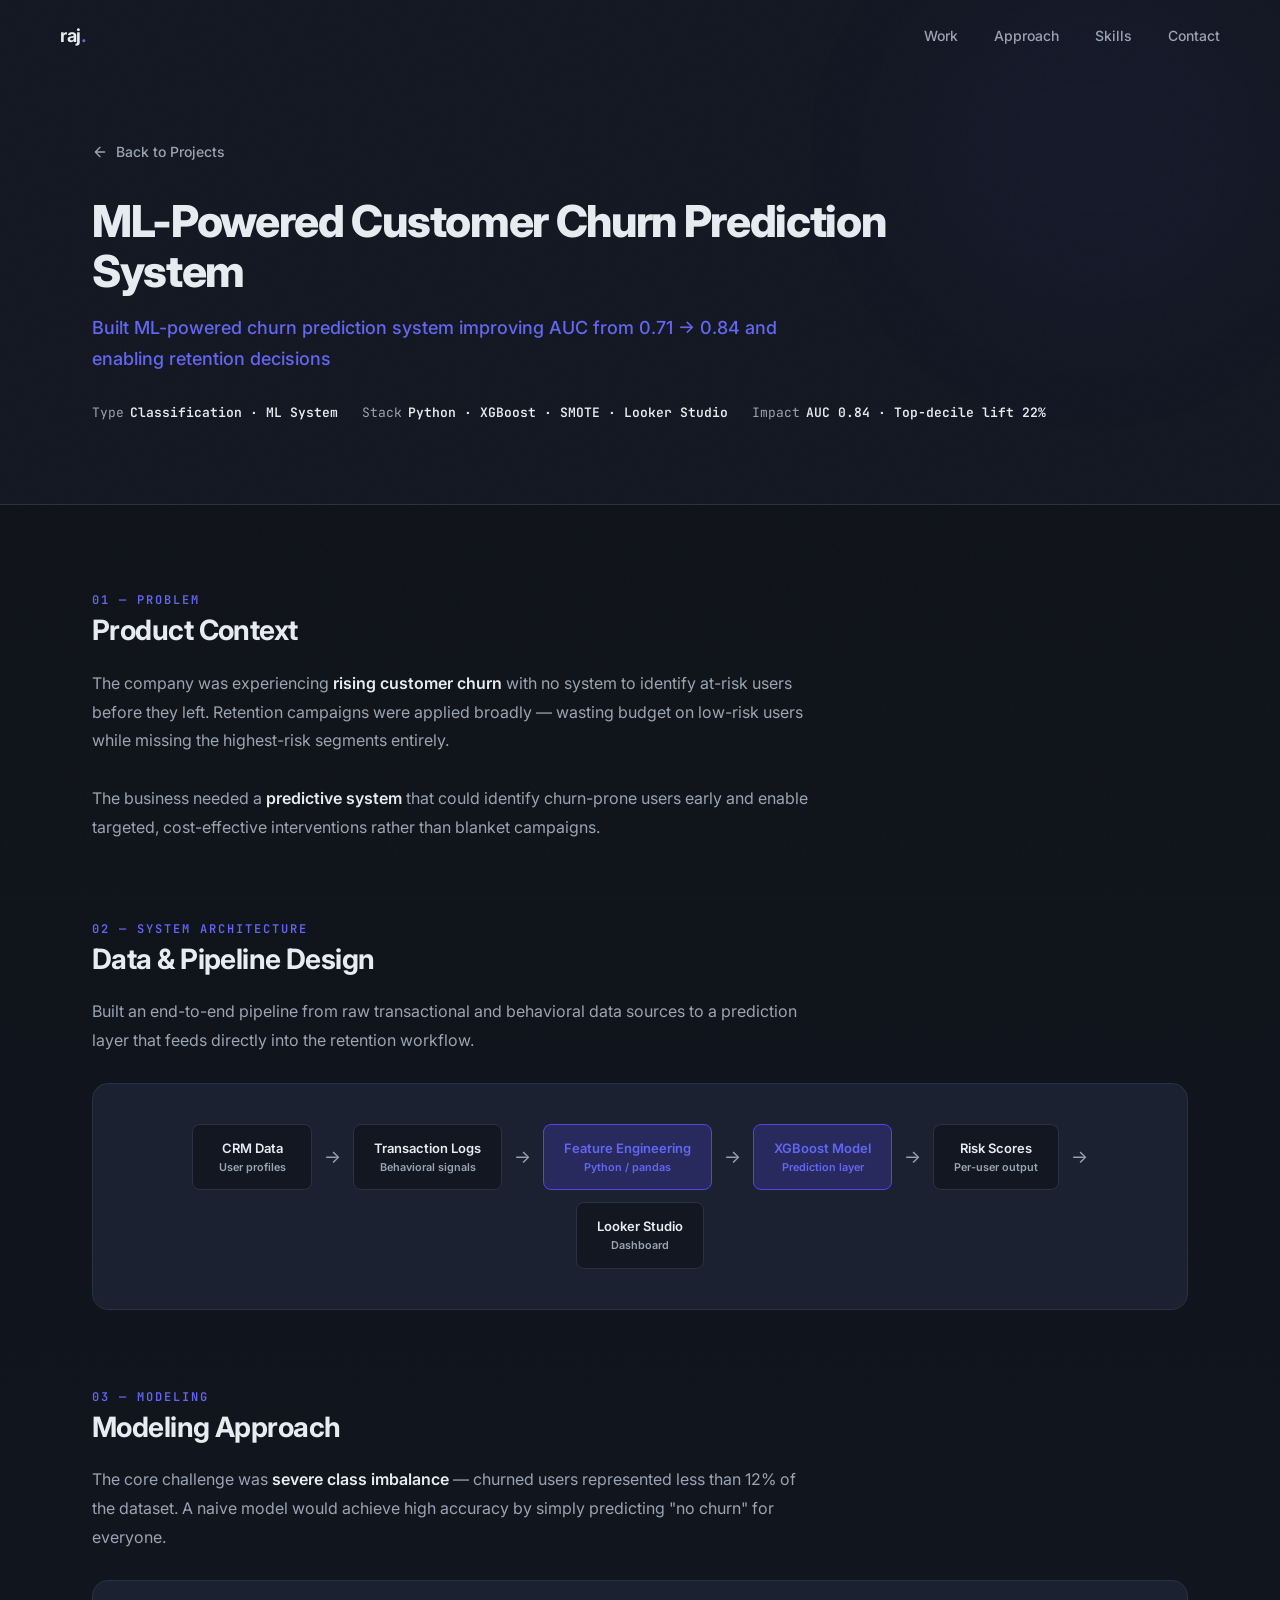
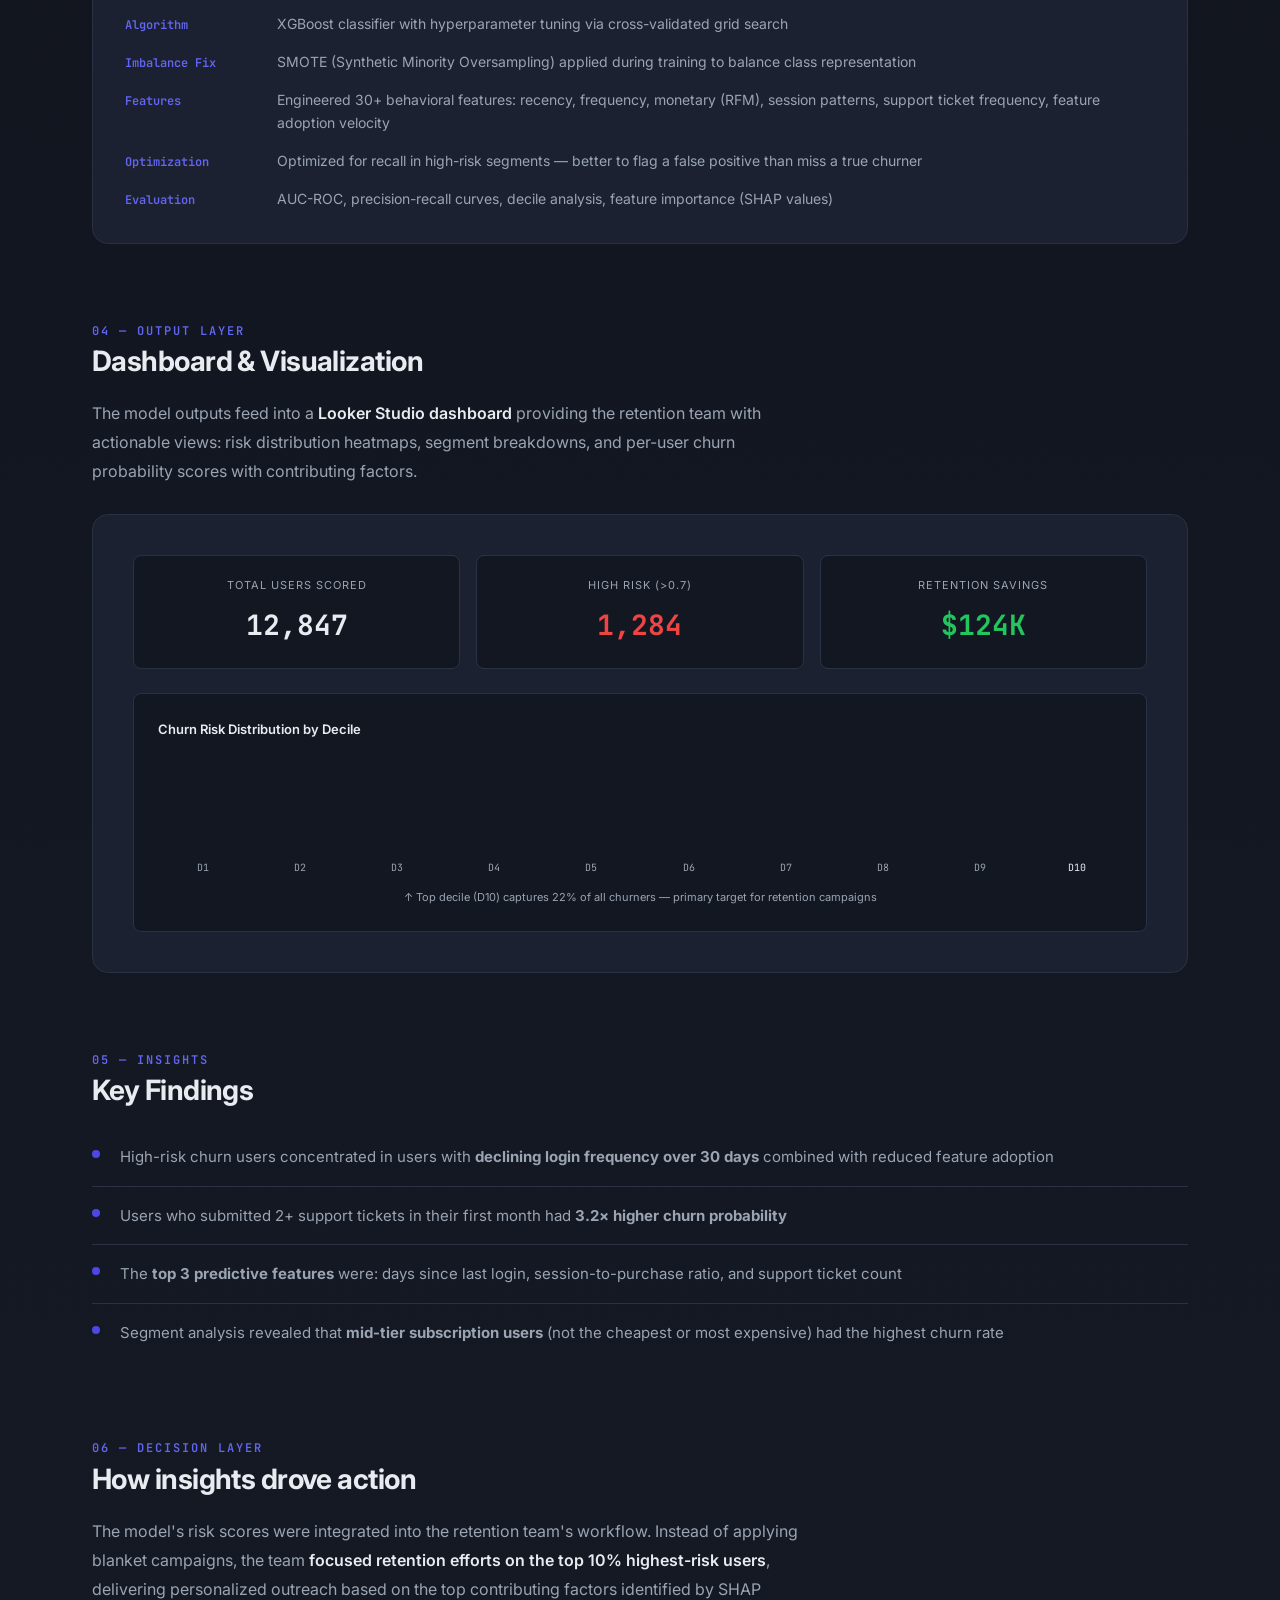
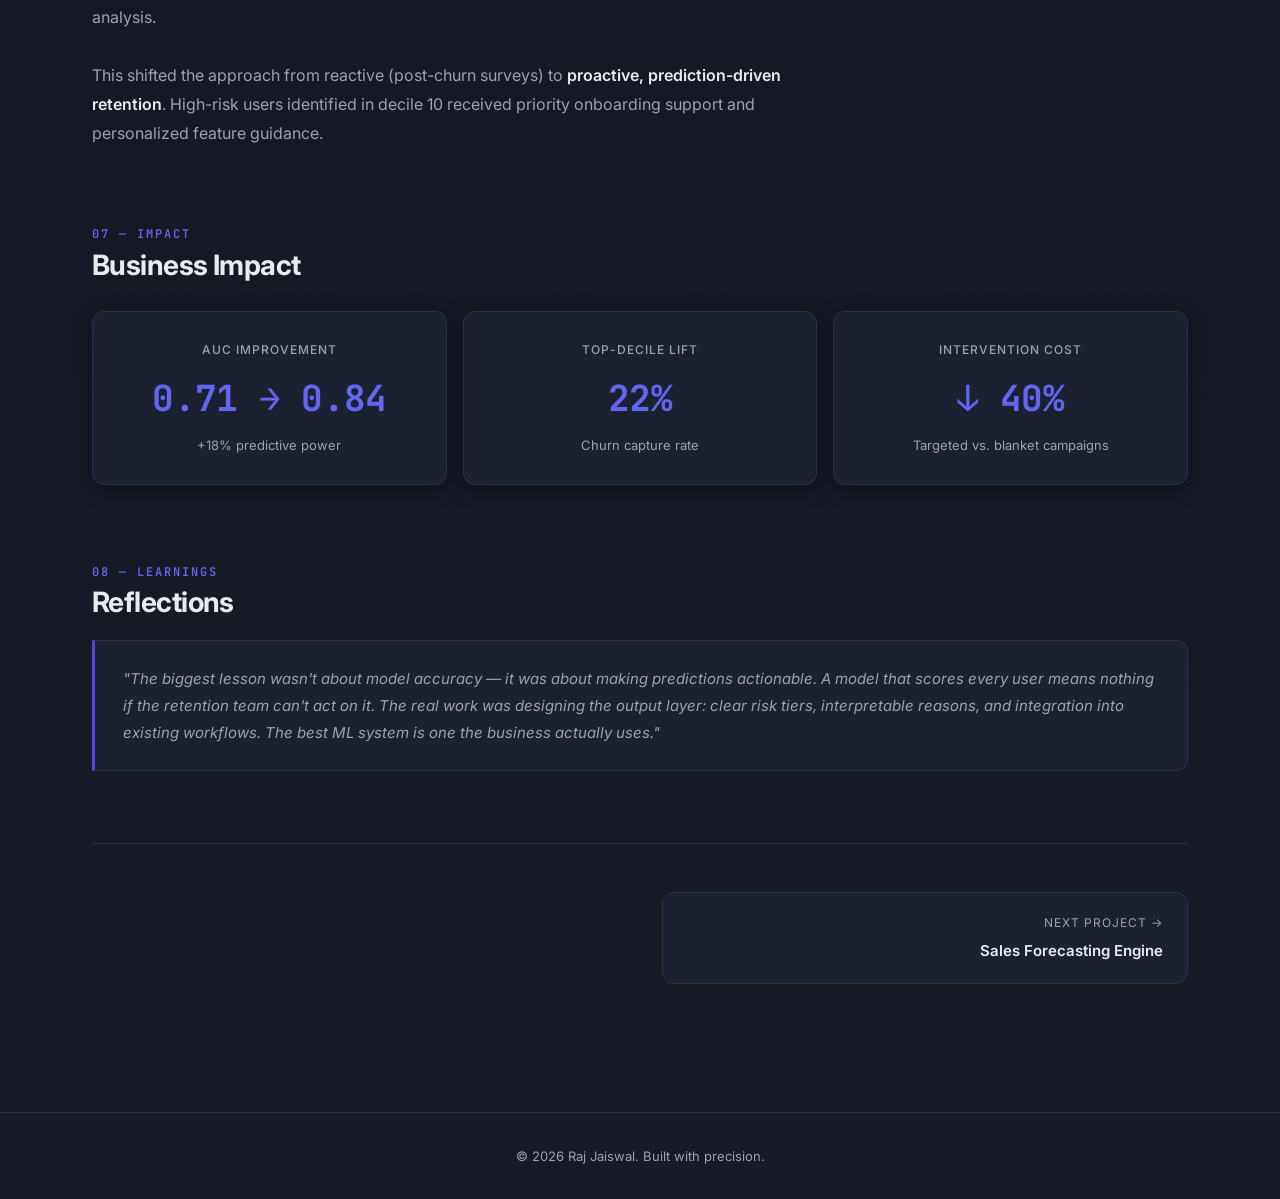
==== case-churn.html @ 4110f55e "add website files" ====
<!DOCTYPE html>
<html lang="en">
<head>
  <meta charset="UTF-8">
  <meta name="viewport" content="width=device-width, initial-scale=1.0">
  <title>ML-Powered Customer Churn System — Raj Jaiswal</title>
  <meta name="description" content="Case study: Built an ML-powered churn prediction system improving AUC from 0.71 to 0.84 and enabling targeted retention decisions.">
  <meta name="theme-color" content="#0B0B0C">
  <link rel="stylesheet" href="styles.css">
  <link rel="icon" href="data:image/svg+xml,<svg xmlns='http://www.w3.org/2000/svg' viewBox='0 0 100 100'><text y='.9em' font-size='90'>⚡</text></svg>">
</head>
<body>

  <!-- Navigation -->
  <nav class="nav scrolled">
    <div class="nav-inner">
      <a href="index.html" class="nav-logo">raj<span>.</span></a>
      <ul class="nav-links" id="navLinks">
        <li><a href="index.html#projects">Work</a></li>
        <li><a href="index.html#philosophy">Approach</a></li>
        <li><a href="index.html#skills">Skills</a></li>
        <li><a href="index.html#contact">Contact</a></li>
      </ul>
      <button class="nav-toggle" id="navToggle" aria-label="Toggle navigation">
        <span></span><span></span><span></span>
      </button>
    </div>
  </nav>

  <!-- Case Study Hero -->
  <section class="case-study-hero">
    <div class="container">
      <a href="index.html#projects" class="case-back fade-in">
        <svg viewBox="0 0 24 24" fill="none" stroke="currentColor" stroke-width="2" stroke-linecap="round" stroke-linejoin="round"><path d="M19 12H5M12 19l-7-7 7-7"/></svg>
        Back to Projects
      </a>
      <h1 class="case-title fade-in fade-in-delay-1">ML-Powered Customer Churn Prediction System</h1>
      <p class="case-outcome fade-in fade-in-delay-2">Built ML-powered churn prediction system improving AUC from 0.71 → 0.84 and enabling retention decisions</p>
      <div class="case-meta fade-in fade-in-delay-3">
        <div class="case-meta-item">
          <span class="label">Type</span>
          <span class="value">Classification · ML System</span>
        </div>
        <div class="case-meta-item">
          <span class="label">Stack</span>
          <span class="value">Python · XGBoost · SMOTE · Looker Studio</span>
        </div>
        <div class="case-meta-item">
          <span class="label">Impact</span>
          <span class="value">AUC 0.84 · Top-decile lift 22%</span>
        </div>
      </div>
    </div>
  </section>

  <!-- Case Study Content -->
  <div class="case-content">
    <div class="container">

      <!-- 1. Problem -->
      <div class="case-section fade-in">
        <span class="case-section-label">01 — Problem</span>
        <h2 class="case-section-title">Product Context</h2>
        <p class="case-text">
          The company was experiencing <strong>rising customer churn</strong> with no system to identify at-risk users before they left.
          Retention campaigns were applied broadly — wasting budget on low-risk users while missing the highest-risk segments entirely.
          <br><br>
          The business needed a <strong>predictive system</strong> that could identify churn-prone users early and enable targeted, cost-effective interventions
          rather than blanket campaigns.
        </p>
      </div>

      <!-- 2. Data & Architecture -->
      <div class="case-section fade-in">
        <span class="case-section-label">02 — System Architecture</span>
        <h2 class="case-section-title">Data & Pipeline Design</h2>
        <p class="case-text">
          Built an end-to-end pipeline from raw transactional and behavioral data sources to a prediction layer
          that feeds directly into the retention workflow.
        </p>
        <div class="case-architecture">
          <div class="arch-flow">
            <div class="arch-node">CRM Data<br><small style="color:var(--text-secondary)">User profiles</small></div>
            <span class="arch-arrow">→</span>
            <div class="arch-node">Transaction Logs<br><small style="color:var(--text-secondary)">Behavioral signals</small></div>
            <span class="arch-arrow">→</span>
            <div class="arch-node highlight">Feature Engineering<br><small>Python / pandas</small></div>
            <span class="arch-arrow">→</span>
            <div class="arch-node highlight">XGBoost Model<br><small>Prediction layer</small></div>
            <span class="arch-arrow">→</span>
            <div class="arch-node">Risk Scores<br><small style="color:var(--text-secondary)">Per-user output</small></div>
            <span class="arch-arrow">→</span>
            <div class="arch-node">Looker Studio<br><small style="color:var(--text-secondary)">Dashboard</small></div>
          </div>
        </div>
      </div>

      <!-- 3. Modeling Approach -->
      <div class="case-section fade-in">
        <span class="case-section-label">03 — Modeling</span>
        <h2 class="case-section-title">Modeling Approach</h2>
        <p class="case-text">
          The core challenge was <strong>severe class imbalance</strong> — churned users represented less than 12% of the dataset.
          A naive model would achieve high accuracy by simply predicting "no churn" for everyone.
        </p>
        <div class="model-details">
          <div class="model-detail-item">
            <span class="model-detail-label">Algorithm</span>
            <span class="model-detail-value">XGBoost classifier with hyperparameter tuning via cross-validated grid search</span>
          </div>
          <div class="model-detail-item">
            <span class="model-detail-label">Imbalance Fix</span>
            <span class="model-detail-value">SMOTE (Synthetic Minority Oversampling) applied during training to balance class representation</span>
          </div>
          <div class="model-detail-item">
            <span class="model-detail-label">Features</span>
            <span class="model-detail-value">Engineered 30+ behavioral features: recency, frequency, monetary (RFM), session patterns, support ticket frequency, feature adoption velocity</span>
          </div>
          <div class="model-detail-item">
            <span class="model-detail-label">Optimization</span>
            <span class="model-detail-value">Optimized for recall in high-risk segments — better to flag a false positive than miss a true churner</span>
          </div>
          <div class="model-detail-item">
            <span class="model-detail-label">Evaluation</span>
            <span class="model-detail-value">AUC-ROC, precision-recall curves, decile analysis, feature importance (SHAP values)</span>
          </div>
        </div>
      </div>

      <!-- 4. Dashboard / Output -->
      <div class="case-section fade-in">
        <span class="case-section-label">04 — Output Layer</span>
        <h2 class="case-section-title">Dashboard & Visualization</h2>
        <p class="case-text">
          The model outputs feed into a <strong>Looker Studio dashboard</strong> providing the retention team with actionable views:
          risk distribution heatmaps, segment breakdowns, and per-user churn probability scores with contributing factors.
        </p>
        <div class="case-dashboard" style="padding: 40px; background: var(--bg-card);">
          <div style="display: grid; grid-template-columns: repeat(3, 1fr); gap: 16px; margin-bottom: 24px;">
            <div style="background: var(--bg-secondary); border: 1px solid var(--border); border-radius: 8px; padding: 20px; text-align: center;">
              <div style="font-size: 11px; color: var(--text-secondary); text-transform: uppercase; letter-spacing: 1px; margin-bottom: 6px;">Total Users Scored</div>
              <div style="font-family: var(--font-mono); font-size: 28px; font-weight: 700; color: var(--text-primary);">12,847</div>
            </div>
            <div style="background: var(--bg-secondary); border: 1px solid var(--border); border-radius: 8px; padding: 20px; text-align: center;">
              <div style="font-size: 11px; color: var(--text-secondary); text-transform: uppercase; letter-spacing: 1px; margin-bottom: 6px;">High Risk (>0.7)</div>
              <div style="font-family: var(--font-mono); font-size: 28px; font-weight: 700; color: var(--danger);">1,284</div>
            </div>
            <div style="background: var(--bg-secondary); border: 1px solid var(--border); border-radius: 8px; padding: 20px; text-align: center;">
              <div style="font-size: 11px; color: var(--text-secondary); text-transform: uppercase; letter-spacing: 1px; margin-bottom: 6px;">Retention Savings</div>
              <div style="font-family: var(--font-mono); font-size: 28px; font-weight: 700; color: var(--success);">$124K</div>
            </div>
          </div>
          <!-- Simulated chart area -->
          <div style="background: var(--bg-secondary); border: 1px solid var(--border); border-radius: 8px; padding: 24px;">
            <div style="font-size: 13px; font-weight: 600; color: var(--text-primary); margin-bottom: 16px;">Churn Risk Distribution by Decile</div>
            <div style="display: flex; align-items: flex-end; gap: 8px; height: 120px;">
              <div style="flex:1; display:flex; flex-direction:column; align-items:center; gap:4px;">
                <div style="width:100%; background: var(--accent); border-radius: 4px 4px 0 0; height: 15%;"></div>
                <span style="font-family: var(--font-mono); font-size: 10px; color: var(--text-secondary);">D1</span>
              </div>
              <div style="flex:1; display:flex; flex-direction:column; align-items:center; gap:4px;">
                <div style="width:100%; background: var(--accent); border-radius: 4px 4px 0 0; height: 20%;"></div>
                <span style="font-family: var(--font-mono); font-size: 10px; color: var(--text-secondary);">D2</span>
              </div>
              <div style="flex:1; display:flex; flex-direction:column; align-items:center; gap:4px;">
                <div style="width:100%; background: var(--accent); border-radius: 4px 4px 0 0; height: 25%;"></div>
                <span style="font-family: var(--font-mono); font-size: 10px; color: var(--text-secondary);">D3</span>
              </div>
              <div style="flex:1; display:flex; flex-direction:column; align-items:center; gap:4px;">
                <div style="width:100%; background: var(--accent); border-radius: 4px 4px 0 0; height: 30%;"></div>
                <span style="font-family: var(--font-mono); font-size: 10px; color: var(--text-secondary);">D4</span>
              </div>
              <div style="flex:1; display:flex; flex-direction:column; align-items:center; gap:4px;">
                <div style="width:100%; background: var(--accent); border-radius: 4px 4px 0 0; height: 40%;"></div>
                <span style="font-family: var(--font-mono); font-size: 10px; color: var(--text-secondary);">D5</span>
              </div>
              <div style="flex:1; display:flex; flex-direction:column; align-items:center; gap:4px;">
                <div style="width:100%; background: var(--accent); border-radius: 4px 4px 0 0; height: 50%;"></div>
                <span style="font-family: var(--font-mono); font-size: 10px; color: var(--text-secondary);">D6</span>
              </div>
              <div style="flex:1; display:flex; flex-direction:column; align-items:center; gap:4px;">
                <div style="width:100%; background: var(--accent); border-radius: 4px 4px 0 0; height: 60%;"></div>
                <span style="font-family: var(--font-mono); font-size: 10px; color: var(--text-secondary);">D7</span>
              </div>
              <div style="flex:1; display:flex; flex-direction:column; align-items:center; gap:4px;">
                <div style="width:100%; background: var(--accent-light); border-radius: 4px 4px 0 0; height: 72%;"></div>
                <span style="font-family: var(--font-mono); font-size: 10px; color: var(--text-secondary);">D8</span>
              </div>
              <div style="flex:1; display:flex; flex-direction:column; align-items:center; gap:4px;">
                <div style="width:100%; background: var(--accent-light); border-radius: 4px 4px 0 0; height: 85%;"></div>
                <span style="font-family: var(--font-mono); font-size: 10px; color: var(--text-secondary);">D9</span>
              </div>
              <div style="flex:1; display:flex; flex-direction:column; align-items:center; gap:4px;">
                <div style="width:100%; background: var(--danger); border-radius: 4px 4px 0 0; height: 100%;"></div>
                <span style="font-family: var(--font-mono); font-size: 10px; color: var(--text-primary);">D10</span>
              </div>
            </div>
            <div style="margin-top: 12px; font-size: 11px; color: var(--text-secondary); text-align: center;">
              ↑ Top decile (D10) captures 22% of all churners — primary target for retention campaigns
            </div>
          </div>
        </div>
      </div>

      <!-- 5. Insights -->
      <div class="case-section fade-in">
        <span class="case-section-label">05 — Insights</span>
        <h2 class="case-section-title">Key Findings</h2>
        <ul class="insights-list">
          <li>High-risk churn users concentrated in users with <strong>declining login frequency over 30 days</strong> combined with reduced feature adoption</li>
          <li>Users who submitted 2+ support tickets in their first month had <strong>3.2× higher churn probability</strong></li>
          <li>The <strong>top 3 predictive features</strong> were: days since last login, session-to-purchase ratio, and support ticket count</li>
          <li>Segment analysis revealed that <strong>mid-tier subscription users</strong> (not the cheapest or most expensive) had the highest churn rate</li>
        </ul>
      </div>

      <!-- 6. Decision Layer -->
      <div class="case-section fade-in">
        <span class="case-section-label">06 — Decision Layer</span>
        <h2 class="case-section-title">How insights drove action</h2>
        <p class="case-text">
          The model's risk scores were integrated into the retention team's workflow.
          Instead of applying blanket campaigns, the team <strong>focused retention efforts on the top 10% highest-risk users</strong>,
          delivering personalized outreach based on the top contributing factors identified by SHAP analysis.
          <br><br>
          This shifted the approach from reactive (post-churn surveys) to <strong>proactive, prediction-driven retention</strong>.
          High-risk users identified in decile 10 received priority onboarding support and personalized feature guidance.
        </p>
      </div>

      <!-- 7. Business Impact -->
      <div class="case-section fade-in">
        <span class="case-section-label">07 — Impact</span>
        <h2 class="case-section-title">Business Impact</h2>
        <div class="impact-grid">
          <div class="impact-card">
            <div class="impact-label">AUC Improvement</div>
            <div class="impact-value">0.71 → 0.84</div>
            <div class="impact-detail">+18% predictive power</div>
          </div>
          <div class="impact-card">
            <div class="impact-label">Top-Decile Lift</div>
            <div class="impact-value">22%</div>
            <div class="impact-detail">Churn capture rate</div>
          </div>
          <div class="impact-card">
            <div class="impact-label">Intervention Cost</div>
            <div class="impact-value">↓ 40%</div>
            <div class="impact-detail">Targeted vs. blanket campaigns</div>
          </div>
        </div>
      </div>

      <!-- 8. Learnings -->
      <div class="case-section fade-in">
        <span class="case-section-label">08 — Learnings</span>
        <h2 class="case-section-title">Reflections</h2>
        <div class="learning-block">
          "The biggest lesson wasn't about model accuracy — it was about making predictions actionable.
          A model that scores every user means nothing if the retention team can't act on it.
          The real work was designing the output layer: clear risk tiers, interpretable reasons, and integration
          into existing workflows. The best ML system is one the business actually uses."
        </div>
      </div>

      <!-- Case Nav -->
      <div class="case-nav fade-in">
        <div></div>
        <a href="case-forecast.html" class="case-nav-link next">
          <div class="case-nav-label">Next Project →</div>
          <div class="case-nav-title">Sales Forecasting Engine</div>
        </a>
      </div>

    </div>
  </div>

  <!-- Footer -->
  <footer class="footer">
    <div class="container">
      <p>© 2026 Raj Jaiswal. Built with precision.</p>
    </div>
  </footer>

  <script src="script.js"></script>
</body>
</html>
---- styles.css ----
/* ============================================
   DESIGN SYSTEM — Raj Jaiswal Portfolio
   ============================================ */

/* --- Google Fonts --- */
@import url('https://fonts.googleapis.com/css2?family=Inter:wght@400;500;600;700;800&family=JetBrains+Mono:wght@400;500;600;700&display=swap');

/* --- CSS Custom Properties --- */
:root {
  /* Backgrounds */
  --bg-primary: #0E1116;
  --bg-secondary: #131722;
  --bg-tertiary: #161B26;
  --bg-card: #1B2130;
  --bg-card-hover: #212738;
  /* Borders */
  --border: #2A3142;
  --border-subtle: #232A3A;
  /* Text */
  --text-primary: #E8ECF1;
  --text-secondary: #9AA4B2;
  --text-tertiary: #6B7280;
  /* Accent */
  --accent: #4F46E5;
  --accent-light: #6366F1;
  --accent-lighter: #818CF8;
  --accent-glow: rgba(79, 70, 229, 0.25);
  --accent-glow-strong: rgba(79, 70, 229, 0.30);
  --accent-glow-subtle: rgba(79, 70, 229, 0.12);
  /* Indicators only */
  --success: #22C55E;
  --warning: #38BDF8;
  --danger: #EF4444;
  /* Typography */
  --font-heading: 'Inter', system-ui, -apple-system, sans-serif;
  --font-body: 'Inter', system-ui, -apple-system, sans-serif;
  --font-mono: 'JetBrains Mono', 'Fira Code', monospace;
  /* Layout */
  --max-width: 1160px;
  --radius-sm: 8px;
  --radius-md: 12px;
  --radius-lg: 16px;
  --radius-xl: 20px;
  /* Shadows */
  --shadow-card: 0 4px 20px rgba(0, 0, 0, 0.35), 0 0 1px rgba(42, 49, 66, 0.5);
  --shadow-hover: 0 8px 30px rgba(0, 0, 0, 0.45), 0 0 40px rgba(79, 70, 229, 0.15);
  --shadow-glow: 0 0 40px rgba(79, 70, 229, 0.15);
  /* Transitions */
  --transition-fast: 0.25s cubic-bezier(0.4, 0, 0.2, 1);
  --transition-smooth: 0.4s cubic-bezier(0.4, 0, 0.2, 1);
  --transition-spring: 0.5s cubic-bezier(0.34, 1.56, 0.64, 1);
}

/* --- Reset & Base --- */
*,
*::before,
*::after {
  margin: 0;
  padding: 0;
  box-sizing: border-box;
}

html {
  scroll-behavior: smooth;
  -webkit-font-smoothing: antialiased;
  -moz-osx-font-smoothing: grayscale;
  text-rendering: optimizeLegibility;
}

body {
  font-family: var(--font-body);
  background-color: var(--bg-primary);
  background-image: linear-gradient(180deg, #0E1116 0%, #131722 50%, #161B26 100%);
  color: var(--text-primary);
  line-height: 1.7;
  font-size: 16px;
  overflow-x: hidden;
}

/* Noise texture overlay */
body::before {
  content: '';
  position: fixed;
  inset: 0;
  z-index: 9999;
  pointer-events: none;
  opacity: 0.025;
  background-image: url("data:image/svg+xml,%3Csvg viewBox='0 0 256 256' xmlns='http://www.w3.org/2000/svg'%3E%3Cfilter id='n'%3E%3CfeTurbulence type='fractalNoise' baseFrequency='0.9' numOctaves='4' stitchTiles='stitch'/%3E%3C/filter%3E%3Crect width='100%25' height='100%25' filter='url(%23n)'/%3E%3C/svg%3E");
  background-repeat: repeat;
  background-size: 128px 128px;
}

::selection {
  background: var(--accent);
  color: white;
}

a {
  color: inherit;
  text-decoration: none;
}

img {
  max-width: 100%;
  display: block;
}

/* --- Utility --- */
.container {
  max-width: var(--max-width);
  margin: 0 auto;
  padding: 0 32px;
}

.section {
  padding: 120px 0;
  position: relative;
  z-index: 1;
}

.section-label {
  font-family: var(--font-mono);
  font-size: 13px;
  font-weight: 500;
  color: var(--accent-light);
  text-transform: uppercase;
  letter-spacing: 2px;
  margin-bottom: 16px;
  display: inline-flex;
  align-items: center;
  gap: 8px;
}

.section-label::before {
  content: '';
  display: inline-block;
  width: 20px;
  height: 1px;
  background: var(--accent);
}

.section-title {
  font-family: var(--font-heading);
  font-size: 40px;
  font-weight: 800;
  line-height: 1.15;
  margin-bottom: 20px;
  letter-spacing: -0.025em;
  color: var(--text-primary);
}

.section-subtitle {
  font-size: 17px;
  color: var(--text-secondary);
  max-width: 560px;
  line-height: 1.75;
}

/* --- Fade In Animation --- */
.fade-in {
  opacity: 0;
  transform: translateY(24px);
  transition: opacity 0.7s cubic-bezier(0.4, 0, 0.2, 1),
    transform 0.7s cubic-bezier(0.4, 0, 0.2, 1);
}

.fade-in.visible {
  opacity: 1;
  transform: translateY(0);
}

.fade-in-delay-1 {
  transition-delay: 0.1s;
}

.fade-in-delay-2 {
  transition-delay: 0.2s;
}

.fade-in-delay-3 {
  transition-delay: 0.3s;
}

.fade-in-delay-4 {
  transition-delay: 0.4s;
}

/* ============================================
   NAVIGATION
   ============================================ */
.nav {
  position: fixed;
  top: 0;
  left: 0;
  right: 0;
  z-index: 1000;
  padding: 0 32px;
  transition: var(--transition-smooth);
}

.nav.scrolled {
  background: rgba(14, 17, 22, 0.85);
  backdrop-filter: blur(24px) saturate(200%);
  -webkit-backdrop-filter: blur(24px) saturate(200%);
  border-bottom: 1px solid rgba(42, 49, 66, 0.5);
  box-shadow: 0 1px 3px rgba(0, 0, 0, 0.2), 0 8px 24px rgba(0, 0, 0, 0.15);
}

.nav-inner {
  max-width: var(--max-width);
  margin: 0 auto;
  display: flex;
  align-items: center;
  justify-content: space-between;
  height: 72px;
}

.nav-logo {
  font-family: var(--font-heading);
  font-weight: 700;
  font-size: 18px;
  color: var(--text-primary);
  letter-spacing: -0.02em;
}

.nav-logo span {
  color: var(--accent-light);
}

.nav-links {
  display: flex;
  align-items: center;
  gap: 36px;
  list-style: none;
}

.nav-links a {
  font-size: 14px;
  font-weight: 500;
  color: var(--text-secondary);
  transition: color var(--transition-fast);
  position: relative;
}

.nav-links a:hover {
  color: var(--text-primary);
}

.nav-links a::after {
  content: '';
  position: absolute;
  bottom: -4px;
  left: 0;
  width: 0;
  height: 1.5px;
  background: var(--accent);
  transition: width var(--transition-smooth);
}

.nav-links a:hover::after {
  width: 100%;
}

.nav-cta {
  font-size: 13px !important;
  font-weight: 600 !important;
  color: white !important;
  background: var(--accent);
  padding: 8px 20px;
  border-radius: 8px;
  transition: all var(--transition-fast) !important;
}

.nav-cta:hover {
  background: var(--accent-light) !important;
  transform: translateY(-1px);
  box-shadow: 0 4px 16px var(--accent-glow);
}

.nav-cta::after {
  display: none !important;
}

/* Mobile nav toggle */
.nav-toggle {
  display: none;
  flex-direction: column;
  gap: 5px;
  cursor: pointer;
  padding: 4px;
  background: none;
  border: none;
}

.nav-toggle span {
  width: 22px;
  height: 2px;
  background: var(--text-primary);
  border-radius: 2px;
  transition: var(--transition-fast);
}

/* ============================================
   HERO SECTION
   ============================================ */
.hero {
  min-height: 100vh;
  display: flex;
  align-items: center;
  position: relative;
  overflow: hidden;
  padding-top: 72px;
  background: linear-gradient(170deg, #0E1116 0%, #111520 40%, #161B26 100%);
}

/* Grid background */
.hero-grid-bg {
  position: absolute;
  inset: 0;
  background-image:
    linear-gradient(rgba(255, 255, 255, 0.03) 1px, transparent 1px),
    linear-gradient(90deg, rgba(255, 255, 255, 0.03) 1px, transparent 1px);
  background-size: 64px 64px;
  mask-image: radial-gradient(ellipse 60% 50% at 50% 50%, black 15%, transparent 65%);
  -webkit-mask-image: radial-gradient(ellipse 60% 50% at 50% 50%, black 15%, transparent 65%);
  animation: grid-shimmer 10s ease-in-out infinite;
}

@keyframes grid-shimmer {

  0%,
  100% {
    opacity: 1;
  }

  50% {
    opacity: 0.6;
  }
}

/* Ambient glow — indigo */
.hero-glow {
  position: absolute;
  width: 700px;
  height: 700px;
  border-radius: 50%;
  background: radial-gradient(circle, rgba(79, 70, 229, 0.20) 0%, rgba(79, 70, 229, 0.08) 35%, transparent 65%);
  top: 10%;
  right: 5%;
  pointer-events: none;
  filter: blur(80px);
  animation: glow-pulse 8s ease-in-out infinite;
}

/* Secondary glow — subtle indigo on left */
.hero::after {
  content: '';
  position: absolute;
  width: 500px;
  height: 500px;
  border-radius: 50%;
  background: radial-gradient(circle, rgba(79, 70, 229, 0.08) 0%, transparent 70%);
  bottom: 10%;
  left: -5%;
  pointer-events: none;
  filter: blur(100px);
}

@keyframes glow-pulse {

  0%,
  100% {
    opacity: 1;
    transform: scale(1);
  }

  50% {
    opacity: 0.7;
    transform: scale(1.05);
  }
}

.hero-content {
  display: flex;
  flex-direction: column;
  gap: 48px;
  align-items: flex-start;
  position: relative;
  z-index: 2;
}

.hero-text {
  max-width: 800px;
}

.hero-badge {
  display: inline-flex;
  align-items: center;
  gap: 8px;
  padding: 6px 14px;
  border-radius: 100px;
  background: var(--accent-glow);
  border: 1px solid rgba(79, 70, 229, 0.25);
  font-size: 13px;
  font-weight: 500;
  color: var(--accent-light);
  margin-bottom: 28px;
  font-family: var(--font-mono);
}

.hero-badge .dot {
  width: 6px;
  height: 6px;
  border-radius: 50%;
  background: var(--accent-light);
  animation: pulse-dot 2s ease-in-out infinite;
}

@keyframes pulse-dot {

  0%,
  100% {
    opacity: 1;
    transform: scale(1);
  }

  50% {
    opacity: 0.5;
    transform: scale(0.8);
  }
}

.hero-name {
  font-family: var(--font-heading);
  font-size: 56px;
  font-weight: 800;
  line-height: 1.1;
  letter-spacing: -0.03em;
  margin-bottom: 12px;
  color: var(--text-primary);
}

.hero-headline {
  font-size: 22px;
  font-weight: 700;
  color: var(--text-primary);
  margin-bottom: 20px;
  letter-spacing: -0.01em;
  line-height: 1.5;
}

.hero-subtext {
  font-size: 16px;
  color: var(--text-tertiary);
  line-height: 1.7;
  margin-bottom: 36px;
  max-width: 460px;
  opacity: 0.85;
}

.hero-ctas {
  display: flex;
  align-items: center;
  gap: 16px;
}

.btn-primary {
  display: inline-flex;
  align-items: center;
  gap: 8px;
  padding: 14px 28px;
  background: linear-gradient(135deg, var(--accent) 0%, var(--accent-light) 100%);
  color: white;
  font-size: 14px;
  font-weight: 600;
  border-radius: var(--radius-md);
  border: none;
  cursor: pointer;
  transition: all var(--transition-fast);
  font-family: var(--font-body);
  box-shadow: 0 1px 2px rgba(0, 0, 0, 0.2), 0 0 12px rgba(79, 70, 229, 0.15);
  position: relative;
}

.btn-primary:hover {
  background: linear-gradient(135deg, var(--accent-light) 0%, #7C3AED 100%);
  transform: translateY(-2px);
  box-shadow: 0 8px 24px var(--accent-glow-strong), 0 0 40px rgba(79, 70, 229, 0.2);
}

.btn-secondary {
  display: inline-flex;
  align-items: center;
  gap: 8px;
  padding: 14px 28px;
  background: transparent;
  color: var(--text-primary);
  font-size: 14px;
  font-weight: 600;
  border-radius: var(--radius-md);
  border: 1px solid var(--border);
  cursor: pointer;
  transition: all var(--transition-fast);
  font-family: var(--font-body);
}

.btn-secondary:hover {
  border-color: var(--text-secondary);
  background: rgba(255, 255, 255, 0.03);
  transform: translateY(-2px);
}

/* Hero Visual — KPI Cards */
.hero-visual {
  position: relative;
  display: flex;
  justify-content: center;
  align-items: center;
}

/* Radial glow behind KPI grid */
.hero-visual::before {
  content: '';
  position: absolute;
  width: 380px;
  height: 380px;
  border-radius: 50%;
  background: radial-gradient(circle, rgba(79, 70, 229, 0.07) 0%, rgba(79, 70, 229, 0.02) 50%, transparent 70%);
  top: 50%;
  left: 50%;
  transform: translate(-50%, -50%);
  pointer-events: none;
  filter: blur(50px);
}

.kpi-grid {
  display: grid;
  grid-template-columns: repeat(4, 1fr);
  gap: 20px;
  width: 100%;
  max-width: 100%;
}

.kpi-card {
  background: var(--bg-card);
  border: 1px solid var(--border);
  border-radius: var(--radius-md);
  padding: 26px;
  position: relative;
  overflow: hidden;
  transition: all var(--transition-fast);
  box-shadow: var(--shadow-card);
}

.kpi-card:hover {
  border-color: rgba(79, 70, 229, 0.25);
  transform: translateY(-3px);
  box-shadow: var(--shadow-hover), var(--shadow-glow);
  background: var(--bg-card-hover);
}

.kpi-card--secondary {
  background: transparent;
  border-color: var(--border-subtle);
  box-shadow: none;
  padding: 20px 24px;
}

.kpi-card--secondary .kpi-value {
  font-size: 24px;
}

.kpi-card--secondary:hover {
  background: rgba(255, 255, 255, 0.02);
  box-shadow: none;
  transform: none;
}

.kpi-card::before {
  content: '';
  position: absolute;
  top: 0;
  left: 0;
  right: 0;
  height: 2px;
  background: linear-gradient(90deg, transparent, var(--accent), transparent);
  opacity: 0;
  transition: opacity var(--transition-smooth);
}

.kpi-card:hover::before {
  opacity: 1;
}

.kpi-label {
  font-size: 12px;
  font-weight: 600;
  color: var(--text-tertiary);
  text-transform: uppercase;
  letter-spacing: 1.5px;
  margin-bottom: 10px;
}

.kpi-value {
  font-family: var(--font-mono);
  font-size: 32px;
  font-weight: 700;
  color: var(--text-primary);
  letter-spacing: -0.03em;
  line-height: 1;
}

.kpi-value.accent {
  color: var(--accent-light);
}

.kpi-value.success {
  color: var(--success);
}

.kpi-value.warning {
  color: var(--warning);
}

.kpi-change {
  display: inline-flex;
  align-items: center;
  gap: 4px;
  font-family: var(--font-mono);
  font-size: 11px;
  font-weight: 500;
  margin-top: 8px;
  padding: 2px 8px;
  border-radius: 100px;
}

.kpi-change.positive {
  color: var(--success);
  background: rgba(34, 197, 94, 0.1);
}

.kpi-change.negative {
  color: var(--danger);
  background: rgba(239, 68, 68, 0.1);
}

/* Mini sparkline effect */
.kpi-sparkline {
  display: flex;
  align-items: flex-end;
  gap: 3px;
  margin-top: 14px;
  height: 28px;
}

.kpi-sparkline .bar {
  width: 4px;
  border-radius: 2px;
  background: linear-gradient(180deg, var(--accent-light) 0%, var(--accent) 100%);
  opacity: 0.25;
  transition: all var(--transition-fast);
}

.kpi-card:hover .kpi-sparkline .bar {
  opacity: 0.7;
}

/* ============================================
   PROOF BAR SECTION
   ============================================ */
.proof-bar {
  padding: 64px 0;
  background: var(--bg-secondary);
  border-top: 1px solid var(--border-subtle);
  border-bottom: 1px solid var(--border-subtle);
  position: relative;
  overflow: hidden;
}

.proof-bar::before {
  content: '';
  position: absolute;
  inset: 0;
  background: linear-gradient(90deg, transparent 0%, rgba(79, 70, 229, 0.04) 50%, transparent 100%);
  pointer-events: none;
}

.proof-grid {
  display: grid;
  grid-template-columns: repeat(4, 1fr);
  gap: 1px;
  background: var(--border-subtle);
  border-radius: var(--radius-lg);
  overflow: hidden;
  border: 1px solid var(--border-subtle);
}

.proof-card {
  background: var(--bg-secondary);
  padding: 36px 28px;
  text-align: center;
  display: flex;
  flex-direction: column;
  align-items: center;
  gap: 8px;
  transition: background var(--transition-fast);
  position: relative;
}

.proof-card:hover {
  background: var(--bg-card);
}

.proof-card:hover .proof-icon {
  transform: scale(1.15);
}

.proof-icon {
  font-size: 24px;
  margin-bottom: 4px;
  transition: transform var(--transition-spring);
  filter: grayscale(0.15);
}

.proof-stat {
  font-family: var(--font-mono);
  font-size: 30px;
  font-weight: 700;
  color: var(--text-primary);
  letter-spacing: -0.03em;
  line-height: 1;
}

.proof-label {
  font-size: 12px;
  font-weight: 500;
  color: var(--text-tertiary);
  letter-spacing: 0.5px;
  line-height: 1.4;
}

@media (max-width: 768px) {
  .proof-grid {
    grid-template-columns: repeat(2, 1fr);
  }

  .proof-stat {
    font-size: 24px;
  }
}

@media (max-width: 480px) {
  .proof-grid {
    grid-template-columns: 1fr 1fr;
  }
}

/* ============================================
   PROJECTS SECTION
   ============================================ */
.projects {
  background: var(--bg-secondary);
  border-top: 1px solid var(--border);
  border-bottom: 1px solid var(--border);
}

.projects-grid {
  display: grid;
  grid-template-columns: 1fr 1fr;
  gap: 28px;
  margin-top: 48px;
}

.project-card {
  background: var(--bg-card);
  border: 1px solid var(--border);
  border-radius: var(--radius-lg);
  overflow: hidden;
  transition: all var(--transition-fast);
  display: flex;
  flex-direction: column;
  box-shadow: var(--shadow-card);
  position: relative;
}

.project-card:hover {
  border-color: rgba(79, 70, 229, 0.35);
  transform: translateY(-6px);
  box-shadow: var(--shadow-hover), var(--shadow-glow);
  background: var(--bg-card-hover);
}

.project-preview {
  width: 100%;
  height: 220px;
  background: var(--bg-secondary);
  position: relative;
  overflow: hidden;
}

/* Overlay gradient for depth — blends into card */
.project-preview::after {
  content: '';
  position: absolute;
  inset: 0;
  background: linear-gradient(180deg, rgba(14, 17, 22, 0.15) 0%, transparent 30%, transparent 55%, rgba(27, 33, 48, 0.7) 100%);
  pointer-events: none;
  z-index: 1;
}

.project-preview img {
  width: 100%;
  height: 100%;
  object-fit: cover;
  object-position: top center;
  opacity: 0.88;
  filter: brightness(0.88) saturate(0.9);
  transition: all var(--transition-smooth);
}

.project-card:hover .project-preview img {
  opacity: 1;
  filter: brightness(0.95) saturate(0.95);
  transform: scale(1.02);
}

/* Preview placeholder pattern */
.project-preview-pattern {
  position: absolute;
  inset: 0;
  opacity: 0.6;
  background-image:
    linear-gradient(rgba(255, 255, 255, 0.03) 1px, transparent 1px),
    linear-gradient(90deg, rgba(255, 255, 255, 0.03) 1px, transparent 1px);
  background-size: 20px 20px;
}

.project-preview-icon {
  position: relative;
  z-index: 2;
  width: 52px;
  height: 52px;
  border-radius: var(--radius-md);
  background: rgba(79, 70, 229, 0.10);
  border: 1px solid rgba(79, 70, 229, 0.3);
  display: flex;
  align-items: center;
  justify-content: center;
  font-size: 22px;
  box-shadow: 0 0 24px rgba(79, 70, 229, 0.1);
  transition: all var(--transition-fast);
}

.project-card:hover .project-preview-icon {
  box-shadow: 0 0 32px rgba(79, 70, 229, 0.2);
  transform: scale(1.05);
}

.project-body {
  padding: 28px;
  flex: 1;
  display: flex;
  flex-direction: column;
}

.project-title {
  font-family: var(--font-heading);
  font-size: 20px;
  font-weight: 700;
  margin-bottom: 10px;
  letter-spacing: -0.015em;
  line-height: 1.3;
  color: var(--text-primary);
}

.project-impact {
  font-size: 14px;
  color: var(--text-secondary);
  margin-bottom: 20px;
  line-height: 1.6;
  flex: 1;
}

.project-tags {
  display: flex;
  flex-wrap: wrap;
  gap: 8px;
  margin-bottom: 20px;
}

.project-tag {
  font-family: var(--font-mono);
  font-size: 11px;
  font-weight: 500;
  padding: 4px 10px;
  border-radius: 6px;
  background: rgba(79, 70, 229, 0.08);
  color: var(--accent-light);
  border: 1px solid rgba(79, 70, 229, 0.15);
}

.project-link {
  display: inline-flex;
  align-items: center;
  gap: 8px;
  font-size: 14px;
  font-weight: 600;
  color: var(--accent-light);
  transition: all var(--transition-fast);
  padding: 6px 0;
}

.project-link:hover {
  gap: 12px;
  color: var(--accent-lighter);
  text-shadow: 0 0 20px rgba(79, 70, 229, 0.3);
}

.project-link svg {
  width: 16px;
  height: 16px;
  transition: transform var(--transition-fast);
}

.project-link:hover svg {
  transform: translateX(2px);
}

/* ============================================
   HOW I THINK SECTION
   ============================================ */
.philosophy {
  position: relative;
}

.philosophy-header {
  text-align: center;
  margin-bottom: 64px;
}

.philosophy-header .section-subtitle {
  margin: 0 auto;
}

.philosophy-statement {
  text-align: center;
  margin-bottom: 56px;
}

.philosophy-statement p {
  font-size: 28px;
  font-weight: 700;
  line-height: 1.4;
  letter-spacing: -0.02em;
  max-width: 600px;
  margin: 0 auto;
}

.philosophy-statement .muted {
  color: var(--text-secondary);
}

.philosophy-statement .highlight {
  color: var(--accent-light);
}

.principles-grid {
  display: grid;
  grid-template-columns: repeat(4, 1fr);
  gap: 20px;
  margin-top: 48px;
}

.principle-card {
  background: var(--bg-card);
  border: 1px solid var(--border);
  border-radius: var(--radius-md);
  padding: 28px;
  text-align: center;
  transition: all var(--transition-fast);
  position: relative;
  box-shadow: var(--shadow-card);
}

.principle-card:hover {
  border-color: rgba(79, 70, 229, 0.3);
  transform: translateY(-3px);
  box-shadow: var(--shadow-hover);
}

.principle-icon {
  width: 44px;
  height: 44px;
  border-radius: var(--radius-sm);
  background: var(--accent-glow);
  border: 1px solid rgba(79, 70, 229, 0.2);
  display: flex;
  align-items: center;
  justify-content: center;
  margin: 0 auto 16px;
  font-size: 18px;
}

.principle-text {
  font-size: 14px;
  font-weight: 600;
  line-height: 1.5;
  color: var(--text-primary);
}

.principle-subtext {
  font-size: 13px;
  color: var(--text-secondary);
  margin-top: 6px;
}

/* ============================================
   SKILLS SECTION
   ============================================ */
.skills {
  background: var(--bg-secondary);
  border-top: 1px solid var(--border);
  border-bottom: 1px solid var(--border);
}

.skills-grid {
  display: grid;
  grid-template-columns: repeat(4, 1fr);
  gap: 20px;
  margin-top: 48px;
}

.skill-category {
  background: var(--bg-card);
  border: 1px solid var(--border);
  border-radius: var(--radius-md);
  padding: 28px;
  transition: all var(--transition-fast);
  box-shadow: var(--shadow-card);
}

.skill-category:hover {
  border-color: rgba(79, 70, 229, 0.3);
  transform: translateY(-2px);
  box-shadow: var(--shadow-hover);
}

.skill-category-title {
  font-family: var(--font-heading);
  font-size: 15px;
  font-weight: 700;
  margin-bottom: 16px;
  color: var(--text-primary);
  display: flex;
  align-items: center;
  gap: 8px;
}

.skill-category-title .icon {
  width: 32px;
  height: 32px;
  border-radius: 8px;
  background: var(--accent-glow);
  border: 1px solid rgba(79, 70, 229, 0.2);
  display: flex;
  align-items: center;
  justify-content: center;
  font-size: 14px;
}

.skill-list {
  list-style: none;
  display: flex;
  flex-direction: column;
  gap: 10px;
}

.skill-list li {
  font-size: 13px;
  color: var(--text-secondary);
  font-weight: 500;
  display: flex;
  align-items: center;
  gap: 8px;
  transition: color var(--transition-fast);
}

.skill-list li:hover {
  color: var(--text-primary);
}

.skill-list li::before {
  content: '';
  width: 4px;
  height: 4px;
  border-radius: 50%;
  background: var(--accent);
  flex-shrink: 0;
}

/* ============================================
   CONTACT SECTION
   ============================================ */
.contact {
  text-align: center;
  background: var(--bg-tertiary);
  border-top: 1px solid var(--border);
}

.cta-card {
  background: var(--bg-card);
  border: 1px solid var(--border);
  border-radius: var(--radius-xl);
  padding: 60px 48px;
  box-shadow: var(--shadow-card);
  position: relative;
  overflow: hidden;
}

.cta-card::before {
  content: '';
  position: absolute;
  top: 0;
  left: 0;
  right: 0;
  height: 2px;
  background: linear-gradient(90deg, transparent, var(--accent), transparent);
}

.cta-card .section-title {
  font-size: 28px;
}

.cta-card .section-subtitle {
  max-width: 100%;
  margin: 0 auto 32px;
}

.cta-card .contact-links {
  margin-top: 0;
}

.contact-links {
  display: flex;
  justify-content: center;
  gap: 20px;
  margin-top: 40px;
}

.contact-link {
  display: inline-flex;
  align-items: center;
  gap: 10px;
  padding: 14px 28px;
  background: var(--bg-card);
  border: 1px solid var(--border);
  border-radius: var(--radius-md);
  font-size: 14px;
  font-weight: 600;
  color: var(--text-primary);
  transition: all var(--transition-fast);
  box-shadow: var(--shadow-card);
}

.contact-link:hover {
  border-color: rgba(79, 70, 229, 0.4);
  transform: translateY(-3px);
  box-shadow: var(--shadow-hover), var(--shadow-glow);
}

.contact-link svg {
  width: 18px;
  height: 18px;
  color: var(--accent-light);
}

/* ============================================
   FOOTER
   ============================================ */
.footer {
  border-top: 1px solid var(--border);
  padding: 32px 0;
  text-align: center;
}

.footer p {
  font-size: 13px;
  color: var(--text-secondary);
}

/* ============================================
   CASE STUDY PAGE
   ============================================ */
.case-study-hero {
  padding-top: 140px;
  padding-bottom: 80px;
  background: var(--bg-secondary);
  border-bottom: 1px solid var(--border);
  position: relative;
}

.case-study-hero::after {
  content: '';
  position: absolute;
  width: 500px;
  height: 500px;
  border-radius: 50%;
  background: radial-gradient(circle, rgba(79, 70, 229, 0.06) 0%, transparent 70%);
  top: -20%;
  right: -5%;
  pointer-events: none;
  filter: blur(60px);
}

.case-back {
  display: inline-flex;
  align-items: center;
  gap: 8px;
  font-size: 14px;
  font-weight: 500;
  color: var(--text-secondary);
  margin-bottom: 32px;
  transition: color var(--transition-fast);
}

.case-back:hover {
  color: var(--accent-light);
}

.case-back svg {
  width: 16px;
  height: 16px;
}

.case-title {
  font-family: var(--font-heading);
  font-size: 44px;
  font-weight: 800;
  line-height: 1.15;
  letter-spacing: -0.03em;
  margin-bottom: 16px;
  max-width: 800px;
}

.case-outcome {
  font-size: 18px;
  color: var(--accent-light);
  font-weight: 500;
  margin-bottom: 28px;
  max-width: 700px;
}

.case-meta {
  display: flex;
  gap: 24px;
  flex-wrap: wrap;
}

.case-meta-item {
  display: flex;
  align-items: center;
  gap: 6px;
  font-size: 13px;
  color: var(--text-secondary);
  font-family: var(--font-mono);
}

.case-meta-item .label {
  color: var(--text-secondary);
}

.case-meta-item .value {
  color: var(--text-primary);
  font-weight: 600;
}

/* Case study content */
.case-content {
  padding: 80px 0;
}

.case-section {
  margin-bottom: 72px;
}

.case-section:last-child {
  margin-bottom: 0;
}

.case-section-label {
  font-family: var(--font-mono);
  font-size: 12px;
  font-weight: 600;
  color: var(--accent-light);
  text-transform: uppercase;
  letter-spacing: 2px;
  margin-bottom: 12px;
}

.case-section-title {
  font-family: var(--font-heading);
  font-size: 28px;
  font-weight: 700;
  letter-spacing: -0.02em;
  margin-bottom: 20px;
  line-height: 1.3;
}

.case-text {
  font-size: 16px;
  color: var(--text-secondary);
  line-height: 1.8;
  max-width: 720px;
}

.case-text strong {
  color: var(--text-primary);
  font-weight: 600;
}

/* Architecture diagram */
.case-architecture {
  background: var(--bg-card);
  border: 1px solid var(--border);
  border-radius: var(--radius-lg);
  padding: 40px;
  margin-top: 28px;
  overflow-x: auto;
}

.arch-flow {
  display: flex;
  align-items: center;
  gap: 12px;
  flex-wrap: wrap;
  justify-content: center;
}

.arch-node {
  background: var(--bg-secondary);
  border: 1px solid var(--border);
  border-radius: var(--radius-sm);
  padding: 14px 20px;
  font-size: 13px;
  font-weight: 600;
  color: var(--text-primary);
  text-align: center;
  line-height: 1.4;
  min-width: 120px;
}

.arch-node.highlight {
  border-color: var(--accent);
  background: var(--accent-glow);
  color: var(--accent-light);
}

.arch-arrow {
  font-size: 18px;
  color: var(--text-secondary);
}

/* Model details */
.model-details {
  background: var(--bg-card);
  border: 1px solid var(--border);
  border-radius: var(--radius-lg);
  padding: 32px;
  margin-top: 28px;
}

.model-detail-item {
  display: flex;
  gap: 12px;
  margin-bottom: 16px;
  align-items: flex-start;
}

.model-detail-item:last-child {
  margin-bottom: 0;
}

.model-detail-label {
  font-family: var(--font-mono);
  font-size: 12px;
  font-weight: 600;
  color: var(--accent-light);
  min-width: 140px;
  padding-top: 2px;
}

.model-detail-value {
  font-size: 14px;
  color: var(--text-secondary);
  line-height: 1.6;
}

/* Dashboard screenshot */
.case-dashboard {
  margin-top: 28px;
  background: var(--bg-card);
  border: 1px solid var(--border);
  border-radius: var(--radius-lg);
  overflow: hidden;
  position: relative;
}

.case-dashboard img {
  width: 100%;
  height: auto;
  display: block;
}

.dashboard-callout {
  position: absolute;
  background: rgba(14, 17, 22, 0.92);
  border: 1px solid var(--accent);
  border-radius: var(--radius-sm);
  padding: 10px 14px;
  font-size: 12px;
  font-weight: 500;
  color: var(--text-primary);
  max-width: 200px;
  backdrop-filter: blur(8px);
}

.dashboard-callout::before {
  content: '';
  width: 6px;
  height: 6px;
  border-radius: 50%;
  background: var(--accent-light);
  display: inline-block;
  margin-right: 6px;
}

/* Impact metrics */
.impact-grid {
  display: grid;
  grid-template-columns: repeat(3, 1fr);
  gap: 16px;
  margin-top: 28px;
}

.impact-card {
  background: var(--bg-card);
  border: 1px solid var(--border);
  border-radius: var(--radius-md);
  padding: 28px;
  text-align: center;
  box-shadow: var(--shadow-card);
  transition: all var(--transition-fast);
}

.impact-card:hover {
  transform: translateY(-2px);
  border-color: rgba(79, 70, 229, 0.3);
  box-shadow: var(--shadow-hover);
}

.impact-label {
  font-size: 12px;
  font-weight: 500;
  color: var(--text-secondary);
  text-transform: uppercase;
  letter-spacing: 1px;
  margin-bottom: 8px;
}

.impact-value {
  font-family: var(--font-mono);
  font-size: 36px;
  font-weight: 700;
  color: var(--accent-light);
  letter-spacing: -0.02em;
}

.impact-detail {
  font-size: 13px;
  color: var(--text-secondary);
  margin-top: 4px;
}

/* Insights list */
.insights-list {
  list-style: none;
  margin-top: 20px;
}

.insights-list li {
  position: relative;
  padding: 16px 0 16px 28px;
  border-bottom: 1px solid var(--border);
  font-size: 15px;
  color: var(--text-secondary);
  line-height: 1.7;
}

.insights-list li:last-child {
  border-bottom: none;
}

.insights-list li::before {
  content: '';
  position: absolute;
  left: 0;
  top: 22px;
  width: 8px;
  height: 8px;
  border-radius: 50%;
  background: var(--accent);
}

/* Learning reflection */
.learning-block {
  background: var(--bg-card);
  border: 1px solid var(--border);
  border-left: 3px solid var(--accent);
  border-radius: 0 var(--radius-md) var(--radius-md) 0;
  padding: 24px 28px;
  margin-top: 20px;
  font-size: 15px;
  color: var(--text-secondary);
  line-height: 1.8;
  font-style: italic;
}

/* Case study navigation */
.case-nav {
  border-top: 1px solid var(--border);
  padding: 48px 0;
  display: flex;
  justify-content: space-between;
  gap: 24px;
}

.case-nav-link {
  padding: 20px 24px;
  background: var(--bg-card);
  border: 1px solid var(--border);
  border-radius: var(--radius-md);
  transition: all var(--transition-fast);
  flex: 1;
  max-width: 48%;
}

.case-nav-link:hover {
  border-color: var(--accent);
  transform: translateY(-2px);
}

.case-nav-label {
  font-size: 12px;
  color: var(--text-secondary);
  text-transform: uppercase;
  letter-spacing: 1px;
  margin-bottom: 4px;
}

.case-nav-title {
  font-size: 15px;
  font-weight: 600;
  color: var(--text-primary);
}

.case-nav-link.next {
  text-align: right;
  margin-left: auto;
}

/* ============================================
   RESPONSIVE
   ============================================ */
@media (max-width: 1024px) {
  .hero-content {
    gap: 48px;
  }

  .kpi-grid {
    grid-template-columns: repeat(2, 1fr);
  }

  .projects-grid {
    grid-template-columns: 1fr;
  }

  .principles-grid {
    grid-template-columns: repeat(2, 1fr);
  }

  .skills-grid {
    grid-template-columns: repeat(2, 1fr);
  }

  .hero-name {
    font-size: 44px;
  }

  .case-title {
    font-size: 36px;
  }
}

@media (max-width: 768px) {
  .container {
    padding: 0 20px;
  }

  .section {
    padding: 80px 0;
  }

  .nav-links {
    display: none;
    position: fixed;
    top: 72px;
    left: 0;
    right: 0;
    background: rgba(14, 17, 22, 0.98);
    backdrop-filter: blur(20px);
    flex-direction: column;
    padding: 24px 20px;
    gap: 20px;
    border-bottom: 1px solid var(--border);
  }

  .nav-links.open {
    display: flex;
  }

  .nav-toggle {
    display: flex;
  }

  .hero {
    min-height: auto;
    padding-top: 100px;
    padding-bottom: 60px;
  }

  .hero-name {
    font-size: 36px;
  }

  .hero-headline {
    font-size: 17px;
  }

  .section-title {
    font-size: 32px;
  }

  .philosophy-statement p {
    font-size: 22px;
  }

  .principles-grid {
    grid-template-columns: 1fr;
  }

  .skills-grid {
    grid-template-columns: 1fr;
  }

  .impact-grid {
    grid-template-columns: 1fr;
  }

  .hero-ctas {
    flex-direction: column;
    align-items: flex-start;
  }

  .contact-links {
    flex-direction: column;
    align-items: center;
  }

  .case-title {
    font-size: 28px;
  }

  .case-nav {
    flex-direction: column;
  }

  .case-nav-link {
    max-width: 100%;
  }
}

@media (max-width: 480px) {
  .hero-name {
    font-size: 30px;
  }

  .kpi-grid {
    grid-template-columns: 1fr;
  }
}
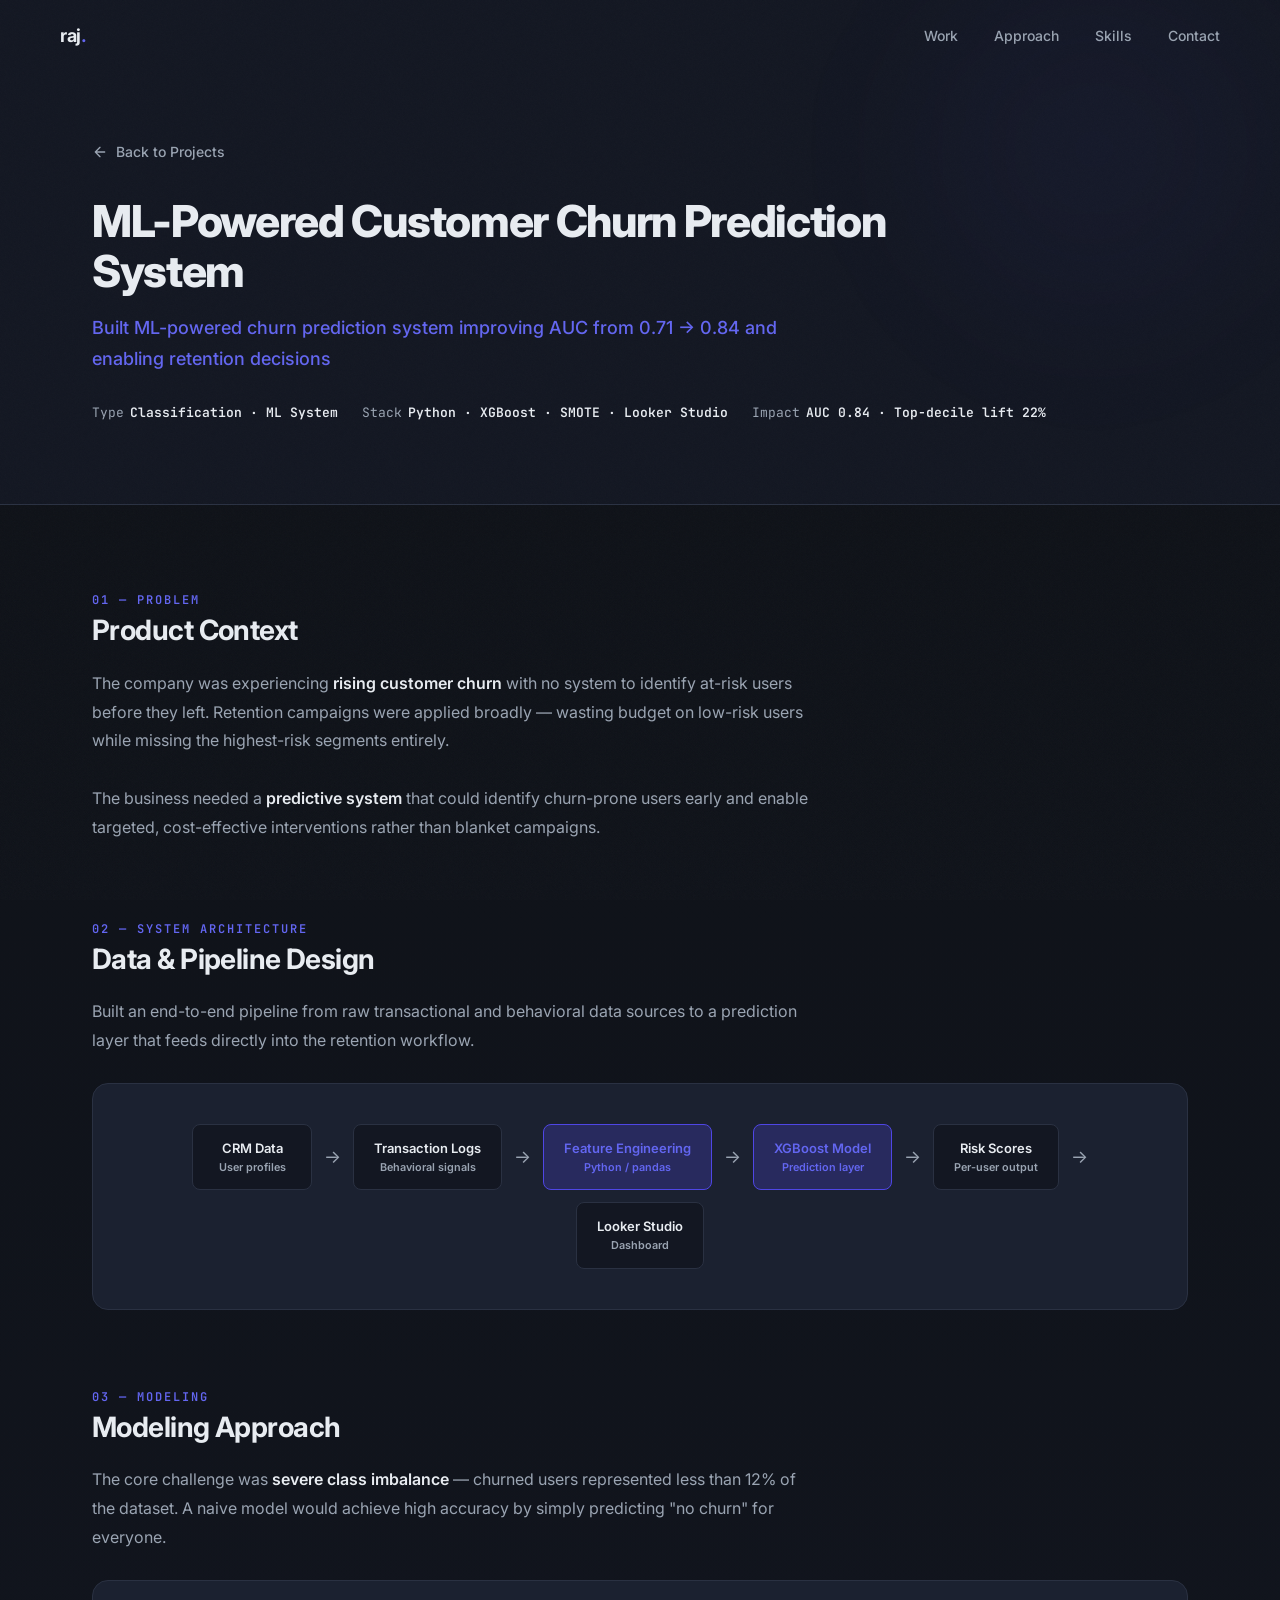
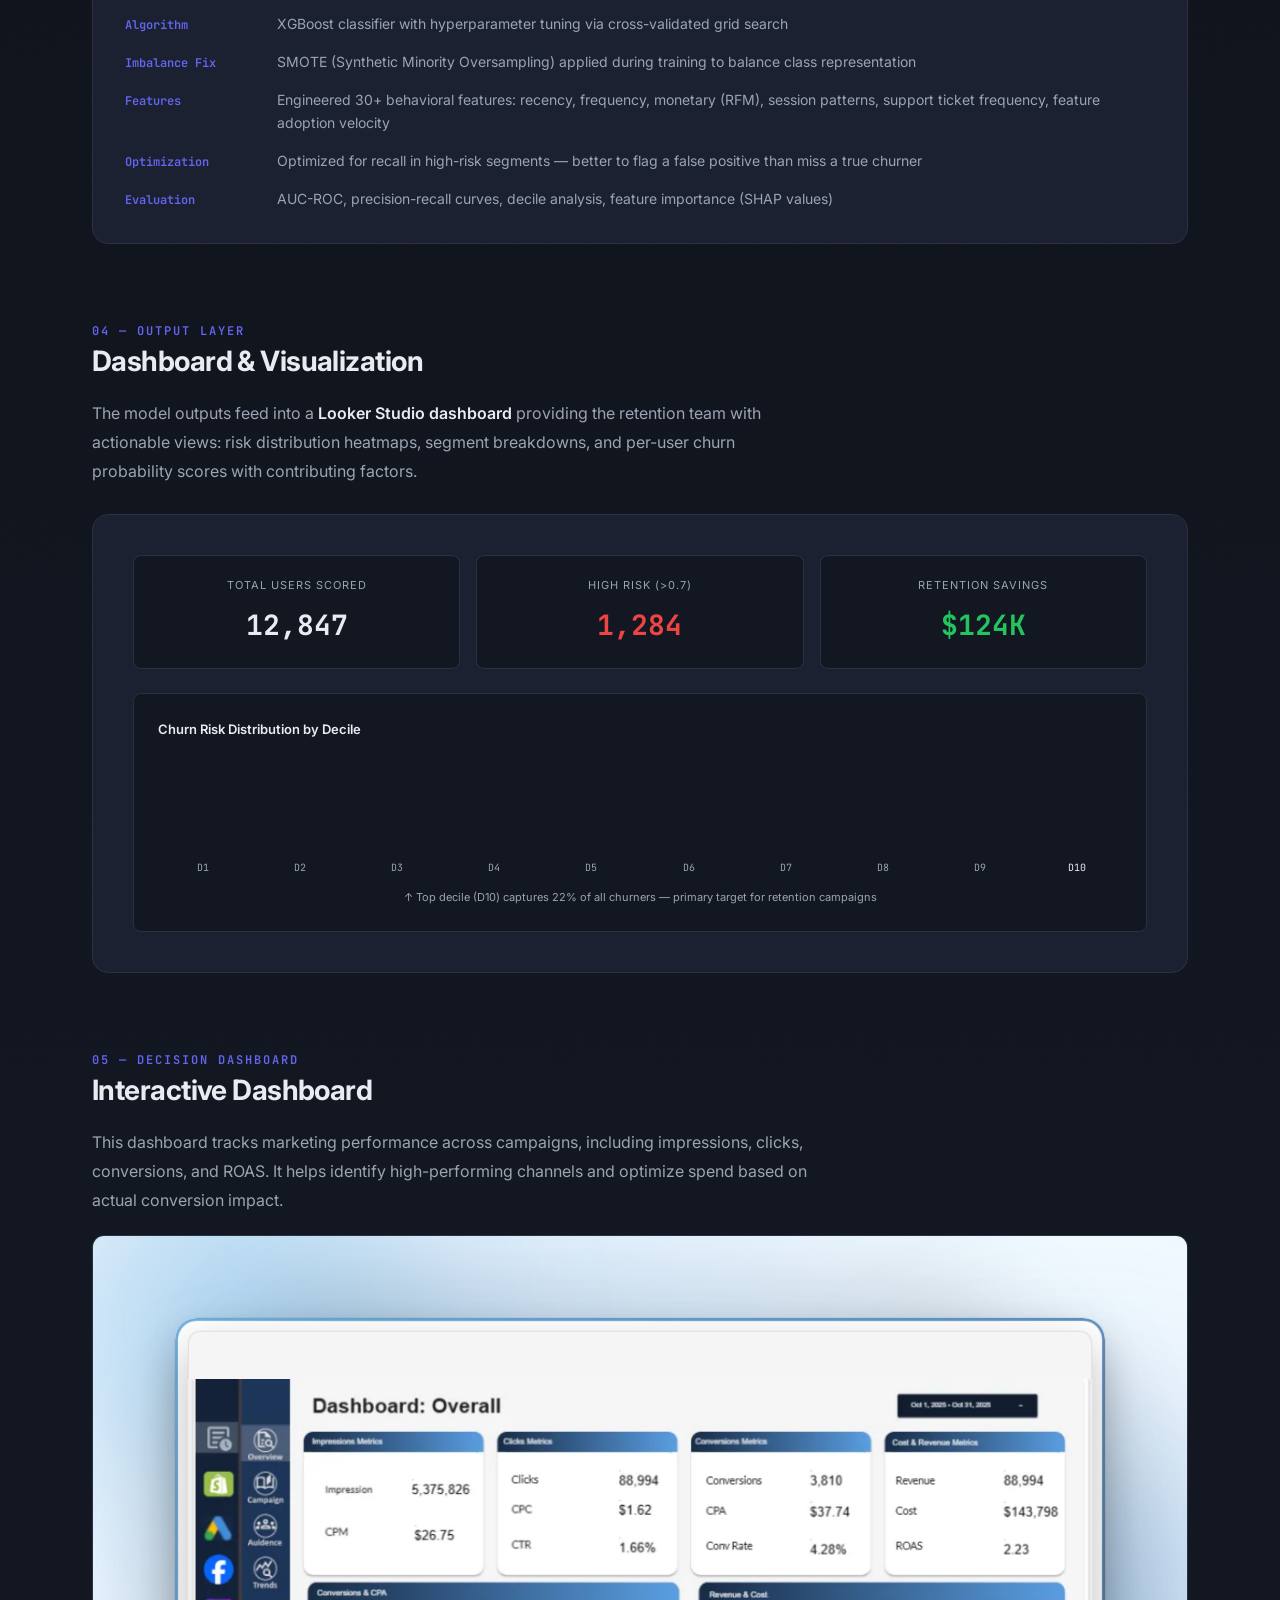
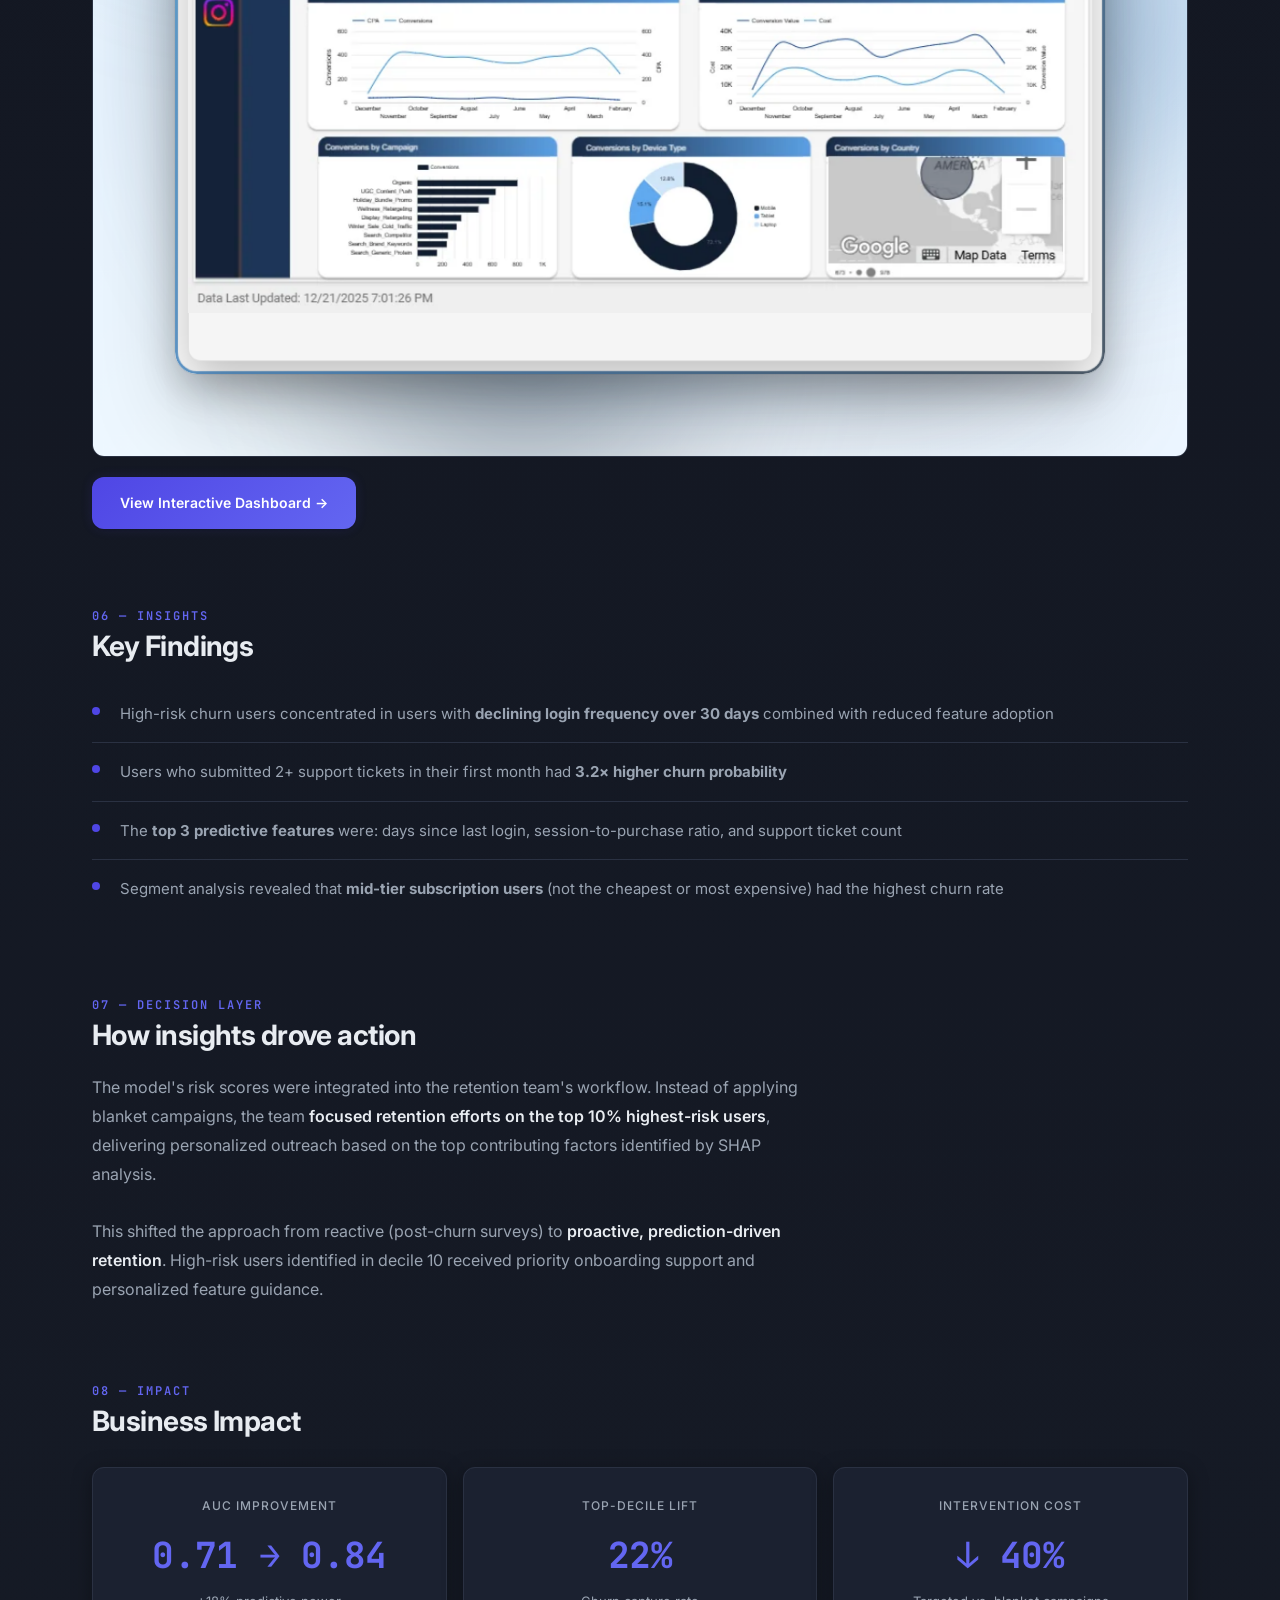
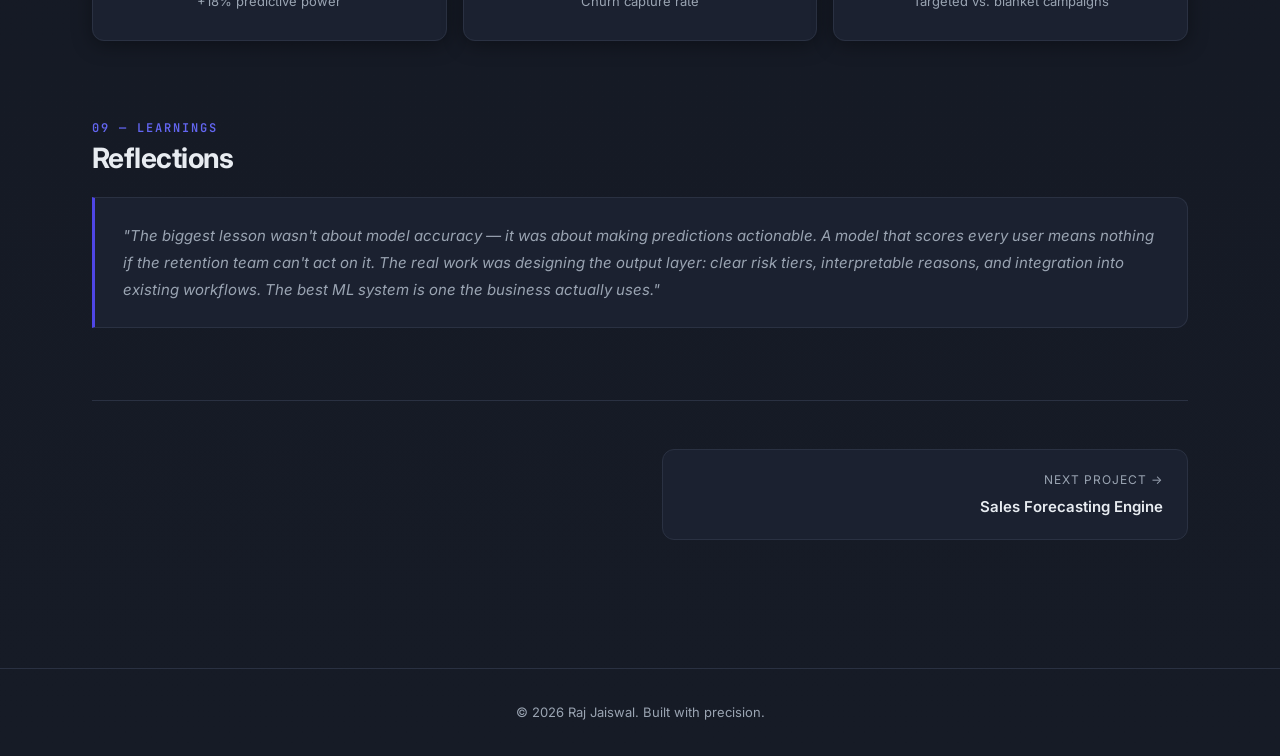
==== commit 068ecd03: "Fix mobile KPI scroll layout - proper edge alignment and horizontal swipe UX" ====
--- a/case-churn.html
+++ b/case-churn.html
@@ -202,9 +202,26 @@
         </div>
       </div>
 
-      <!-- 5. Insights -->
-      <div class="case-section fade-in">
-        <span class="case-section-label">05 — Insights</span>
+      <!-- 5. Decision Dashboard -->
+      <div class="case-section fade-in">
+        <span class="case-section-label">05 — Decision Dashboard</span>
+        <h2 class="case-section-title">Interactive Dashboard</h2>
+        <p class="case-text">
+          This dashboard tracks marketing performance across campaigns, including impressions, clicks, conversions, and ROAS. It helps identify high-performing channels and optimize spend based on actual conversion impact.
+        </p>
+        <div class="case-dashboard-preview">
+          <img src="images/analytics_dashboard_thumbnail.png" alt="Marketing Analytics Dashboard Preview" class="dashboard-image" />
+        </div>
+        <div style="margin-top: 20px;">
+          <a href="https://lookerstudio.google.com/reporting/5020a7eb-d30b-43a5-a88d-07e905ec7d8a" target="_blank" class="btn-primary">
+            View Interactive Dashboard →
+          </a>
+        </div>
+      </div>
+
+      <!-- 6. Insights -->
+      <div class="case-section fade-in">
+        <span class="case-section-label">06 — Insights</span>
         <h2 class="case-section-title">Key Findings</h2>
         <ul class="insights-list">
           <li>High-risk churn users concentrated in users with <strong>declining login frequency over 30 days</strong> combined with reduced feature adoption</li>
@@ -214,9 +231,9 @@
         </ul>
       </div>
 
-      <!-- 6. Decision Layer -->
-      <div class="case-section fade-in">
-        <span class="case-section-label">06 — Decision Layer</span>
+      <!-- 7. Decision Layer -->
+      <div class="case-section fade-in">
+        <span class="case-section-label">07 — Decision Layer</span>
         <h2 class="case-section-title">How insights drove action</h2>
         <p class="case-text">
           The model's risk scores were integrated into the retention team's workflow.
@@ -228,9 +245,9 @@
         </p>
       </div>
 
-      <!-- 7. Business Impact -->
-      <div class="case-section fade-in">
-        <span class="case-section-label">07 — Impact</span>
+      <!-- 8. Business Impact -->
+      <div class="case-section fade-in">
+        <span class="case-section-label">08 — Impact</span>
         <h2 class="case-section-title">Business Impact</h2>
         <div class="impact-grid">
           <div class="impact-card">
@@ -251,9 +268,9 @@
         </div>
       </div>
 
-      <!-- 8. Learnings -->
-      <div class="case-section fade-in">
-        <span class="case-section-label">08 — Learnings</span>
+      <!-- 9. Learnings -->
+      <div class="case-section fade-in">
+        <span class="case-section-label">09 — Learnings</span>
         <h2 class="case-section-title">Reflections</h2>
         <div class="learning-block">
           "The biggest lesson wasn't about model accuracy — it was about making predictions actionable.
--- a/styles.css
+++ b/styles.css
@@ -756,6 +756,97 @@
 }
 
 /* ============================================
+   EXPERIENCE SECTION
+   ============================================ */
+.experience {
+  position: relative;
+}
+
+.experience-grid {
+  display: grid;
+  grid-template-columns: repeat(3, 1fr);
+  gap: 20px;
+  margin-top: 48px;
+}
+
+.exp-card {
+  background: var(--bg-card);
+  border: 1px solid var(--border);
+  border-radius: var(--radius-md);
+  padding: 28px;
+  transition: all var(--transition-fast);
+  box-shadow: var(--shadow-card);
+  display: flex;
+  flex-direction: column;
+}
+
+.exp-card:hover {
+  border-color: rgba(79, 70, 229, 0.3);
+  transform: translateY(-3px);
+  box-shadow: var(--shadow-hover);
+}
+
+.exp-header {
+  display: flex;
+  align-items: center;
+  gap: 16px;
+  margin-bottom: 20px;
+}
+
+.exp-icon {
+  width: 44px;
+  height: 44px;
+  border-radius: var(--radius-sm);
+  background: var(--accent-glow);
+  border: 1px solid rgba(79, 70, 229, 0.2);
+  display: flex;
+  align-items: center;
+  justify-content: center;
+  font-size: 20px;
+  flex-shrink: 0;
+}
+
+.exp-role {
+  font-family: var(--font-heading);
+  font-size: 16px;
+  font-weight: 700;
+  color: var(--text-primary);
+  line-height: 1.3;
+}
+
+.exp-org {
+  font-size: 13px;
+  color: var(--text-secondary);
+  margin-top: 4px;
+}
+
+.exp-list {
+  list-style: none;
+  display: flex;
+  flex-direction: column;
+  gap: 10px;
+  flex: 1;
+}
+
+.exp-list li {
+  font-size: 14px;
+  color: var(--text-secondary);
+  line-height: 1.5;
+  display: flex;
+  align-items: flex-start;
+  gap: 10px;
+}
+
+.exp-list li::before {
+  content: '→';
+  color: var(--accent-light);
+  font-family: var(--font-mono);
+  font-weight: 600;
+  font-size: 14px;
+  line-height: 1.5;
+}
+
+/* ============================================
    PROJECTS SECTION
    ============================================ */
 .projects {
@@ -947,12 +1038,12 @@
   margin-bottom: 56px;
 }
 
-.philosophy-statement p {
-  font-size: 28px;
-  font-weight: 700;
-  line-height: 1.4;
-  letter-spacing: -0.02em;
-  max-width: 600px;
+.philosophy-highlight-text {
+  font-size: 20px;
+  font-weight: 600;
+  line-height: 1.5;
+  letter-spacing: -0.01em;
+  max-width: 680px;
   margin: 0 auto;
 }
 
@@ -966,7 +1057,7 @@
 
 .principles-grid {
   display: grid;
-  grid-template-columns: repeat(4, 1fr);
+  grid-template-columns: repeat(3, 1fr);
   gap: 20px;
   margin-top: 48px;
 }
@@ -1580,6 +1671,10 @@
     grid-template-columns: repeat(2, 1fr);
   }
 
+  .experience-grid {
+    grid-template-columns: repeat(2, 1fr);
+  }
+
   .projects-grid {
     grid-template-columns: 1fr;
   }
@@ -1632,48 +1727,147 @@
     display: flex;
   }
 
+  /* --- Hero Layout Stacking --- */
   .hero {
     min-height: auto;
     padding-top: 100px;
     padding-bottom: 60px;
   }
 
+  .hero-content {
+    gap: 32px;
+  }
+
+  .hero-text {
+    max-width: 100%;
+  }
+
+  /* --- Hero Text Scaling --- */
   .hero-name {
     font-size: 36px;
+    line-height: 1.2;
   }
 
   .hero-headline {
-    font-size: 17px;
+    font-size: 18px;
+    line-height: 1.5;
+  }
+
+  .hero-subtext {
+    font-size: 14px;
+    line-height: 1.6;
   }
 
   .section-title {
     font-size: 32px;
   }
 
-  .philosophy-statement p {
-    font-size: 22px;
-  }
-
-  .principles-grid {
-    grid-template-columns: 1fr;
-  }
-
-  .skills-grid {
-    grid-template-columns: 1fr;
-  }
-
-  .impact-grid {
-    grid-template-columns: 1fr;
-  }
-
+  .philosophy-highlight-text {
+    font-size: 18px;
+  }
+
+  /* --- Hero Visual Alignment --- */
+  .hero-visual {
+    width: 100%;
+  }
+
+  /* --- CTA Button Fix --- */
   .hero-ctas {
     flex-direction: column;
-    align-items: flex-start;
+    width: 100%;
+  }
+
+  .hero-ctas .btn-primary,
+  .hero-ctas .btn-secondary {
+    width: 100%;
+    justify-content: center;
+  }
+
+  /* --- KPI Grid: 2-column on mobile --- */
+  .kpi-grid {
+    grid-template-columns: 1fr 1fr;
+    gap: 12px;
+  }
+
+  .kpi-card {
+    padding: 18px;
+  }
+
+  .kpi-value {
+    font-size: 24px;
+  }
+
+  /* --- Horizontal Carousels (non-KPI sections) --- */
+  .experience-grid,
+  .projects-grid,
+  .principles-grid,
+  .skills-grid,
+  .impact-grid {
+    display: flex;
+    flex-direction: row;
+    flex-wrap: nowrap;
+    overflow-x: auto;
+    scroll-snap-type: x mandatory;
+    scroll-padding-left: 20px;
+    scroll-padding-right: 20px;
+    gap: 16px;
+    padding-bottom: 24px;
+    margin-left: -20px;
+    margin-right: -20px;
+    padding-left: 20px;
+    padding-right: 20px;
+    -webkit-overflow-scrolling: touch;
+    scrollbar-width: none;
+    grid-template-columns: none;
+  }
+
+  .experience-grid::-webkit-scrollbar,
+  .projects-grid::-webkit-scrollbar,
+  .principles-grid::-webkit-scrollbar,
+  .skills-grid::-webkit-scrollbar,
+  .impact-grid::-webkit-scrollbar {
+    display: none;
+  }
+
+  .exp-card,
+  .project-card,
+  .principle-card,
+  .skill-category,
+  .impact-card {
+    min-width: 85%;
+    max-width: 85%;
+    flex: 0 0 auto;
+    scroll-snap-align: start;
+    transition: transform 0.4s cubic-bezier(0.34, 1.56, 0.64, 1), box-shadow 0.3s ease;
+  }
+
+  .exp-card.mobile-hover,
+  .project-card.mobile-hover,
+  .principle-card.mobile-hover,
+  .skill-category.mobile-hover,
+  .impact-card.mobile-hover {
+    box-shadow: 0 4px 16px rgba(0,0,0,0.2), var(--shadow-glow) !important;
+    background: var(--bg-card-hover);
+    border-color: rgba(79, 70, 229, 0.4);
+  }
+
+  .exp-card:active,
+  .project-card:active,
+  .principle-card:active,
+  .skill-category:active,
+  .impact-card:active {
+    transform: scale(0.96) translateY(2px);
+    box-shadow: 0 2px 10px rgba(0,0,0,0.15) !important;
   }
 
   .contact-links {
     flex-direction: column;
-    align-items: center;
+    align-items: stretch;
+  }
+
+  .contact-links>a {
+    width: 100%;
+    justify-content: center;
   }
 
   .case-title {
@@ -1690,11 +1884,126 @@
 }
 
 @media (max-width: 480px) {
+  .kpi-grid {
+    grid-template-columns: 1fr;
+  }
+
+  .hero {
+    padding-top: 100px;
+  }
+
+  .container {
+    padding: 0 20px;
+  }
+
   .hero-name {
     font-size: 30px;
   }
-
-  .kpi-grid {
+}
+
+/* ============================================
+   DECISION DASHBOARD PREVIEW
+   ============================================ */
+.case-dashboard-preview {
+  margin-top: 20px;
+  border-radius: 12px;
+  overflow: hidden;
+  border: 1px solid var(--border);
+  background: var(--bg-card);
+}
+
+.dashboard-image {
+  width: 100%;
+  display: block;
+}
+
+/* ============================================
+   LIVE ANALYTICS SYSTEMS — HOMEPAGE
+   ============================================ */
+.analytics-section {
+  padding: 100px 0 60px;
+  position: relative;
+  z-index: 1;
+}
+
+.analytics-grid {
+  display: grid;
+  grid-template-columns: repeat(2, 1fr);
+  gap: 24px;
+  margin-top: 40px;
+}
+
+.analytics-card {
+  background: var(--bg-card);
+  border: 1px solid var(--border);
+  border-radius: var(--radius-md);
+  overflow: hidden;
+  transition: all var(--transition-fast);
+  box-shadow: var(--shadow-card);
+  display: block;
+  text-decoration: none;
+  color: inherit;
+}
+
+.analytics-card:hover {
+  border-color: rgba(79, 70, 229, 0.3);
+  transform: translateY(-4px);
+  box-shadow: var(--shadow-hover);
+}
+
+.analytics-card-preview {
+  width: 100%;
+  aspect-ratio: 16 / 9;
+  overflow: hidden;
+  border-bottom: 1px solid var(--border);
+}
+
+.analytics-card-preview img {
+  width: 100%;
+  height: 100%;
+  object-fit: cover;
+  transition: transform var(--transition-smooth);
+}
+
+.analytics-card:hover .analytics-card-preview img {
+  transform: scale(1.03);
+}
+
+.analytics-card-body {
+  padding: 20px 24px;
+}
+
+.analytics-card-title {
+  font-family: var(--font-heading);
+  font-size: 16px;
+  font-weight: 700;
+  color: var(--text-primary);
+  margin-bottom: 6px;
+}
+
+.analytics-card-desc {
+  font-size: 13px;
+  color: var(--text-secondary);
+  line-height: 1.6;
+}
+
+.analytics-card-cta {
+  display: inline-flex;
+  align-items: center;
+  gap: 6px;
+  font-size: 13px;
+  font-weight: 600;
+  color: var(--accent-light);
+  margin-top: 12px;
+  transition: gap var(--transition-fast);
+}
+
+.analytics-card:hover .analytics-card-cta {
+  gap: 10px;
+}
+
+@media (max-width: 768px) {
+  .analytics-grid {
     grid-template-columns: 1fr;
   }
 }
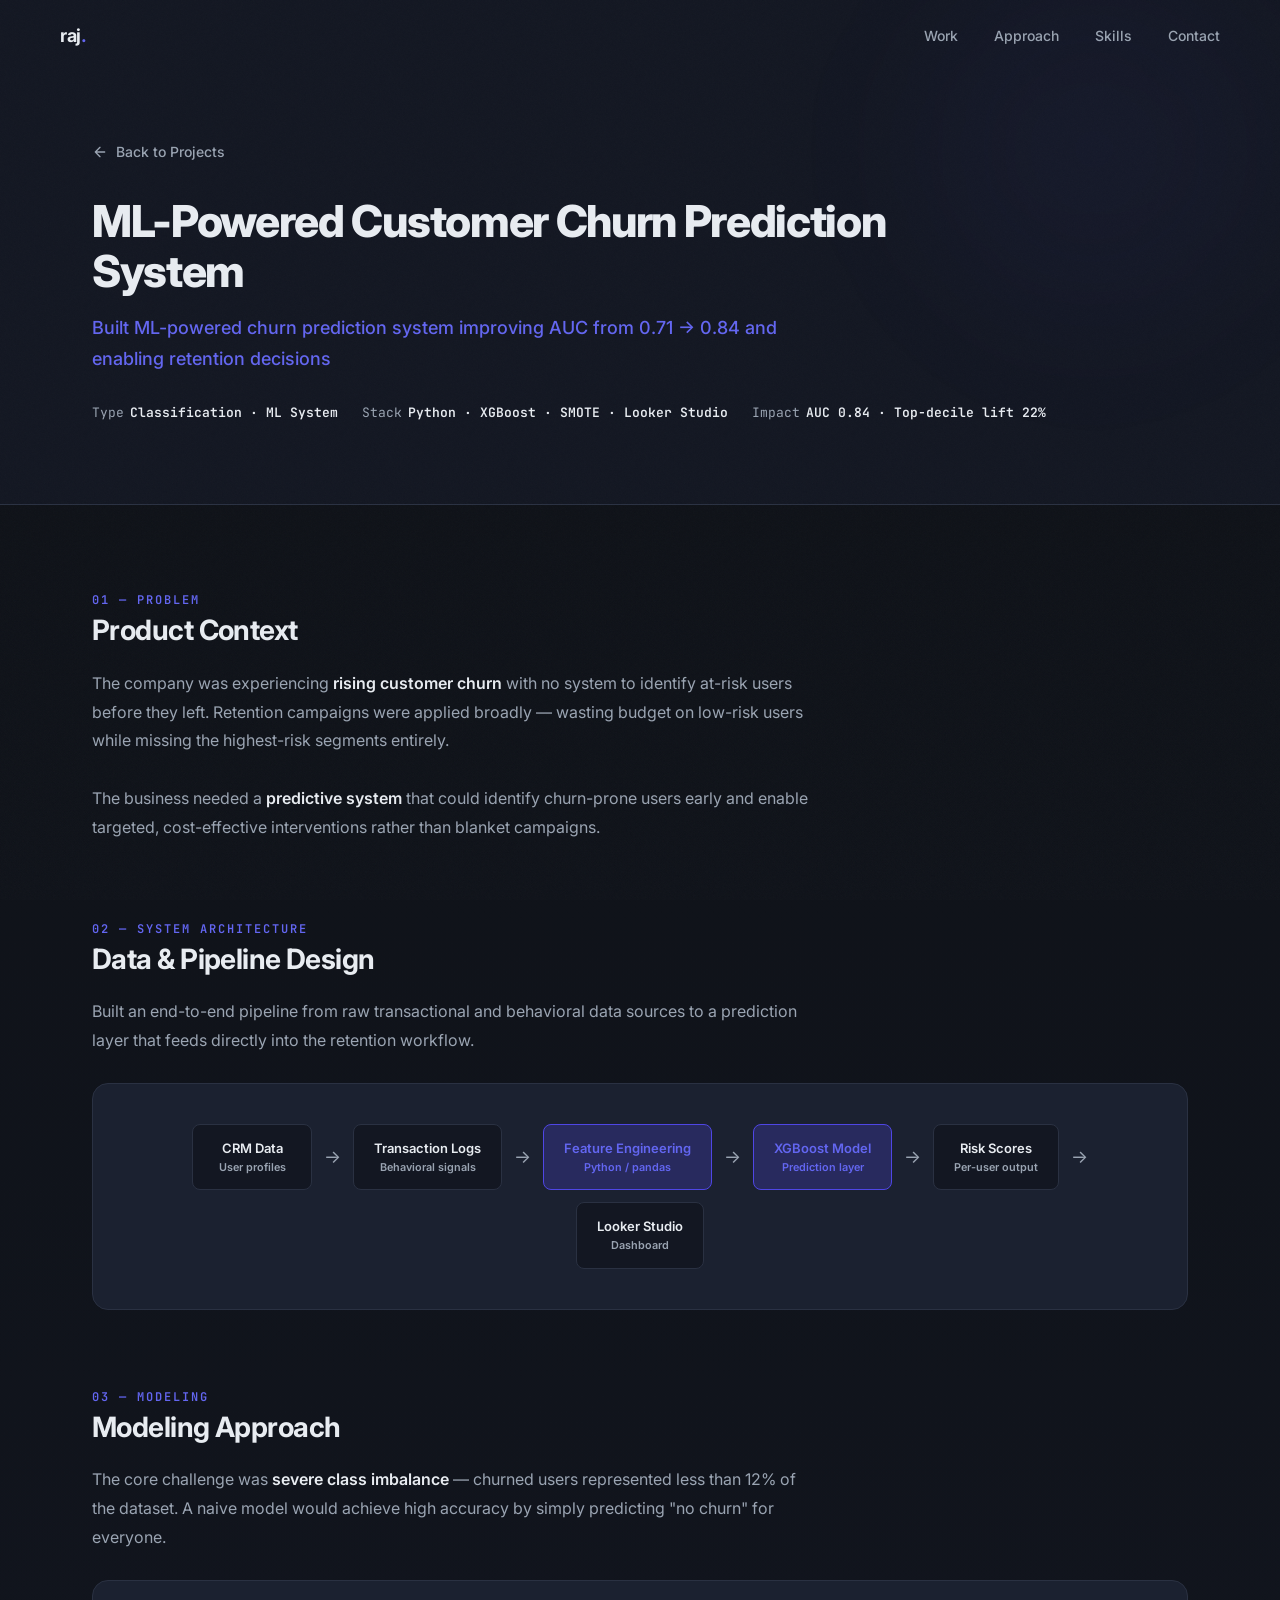
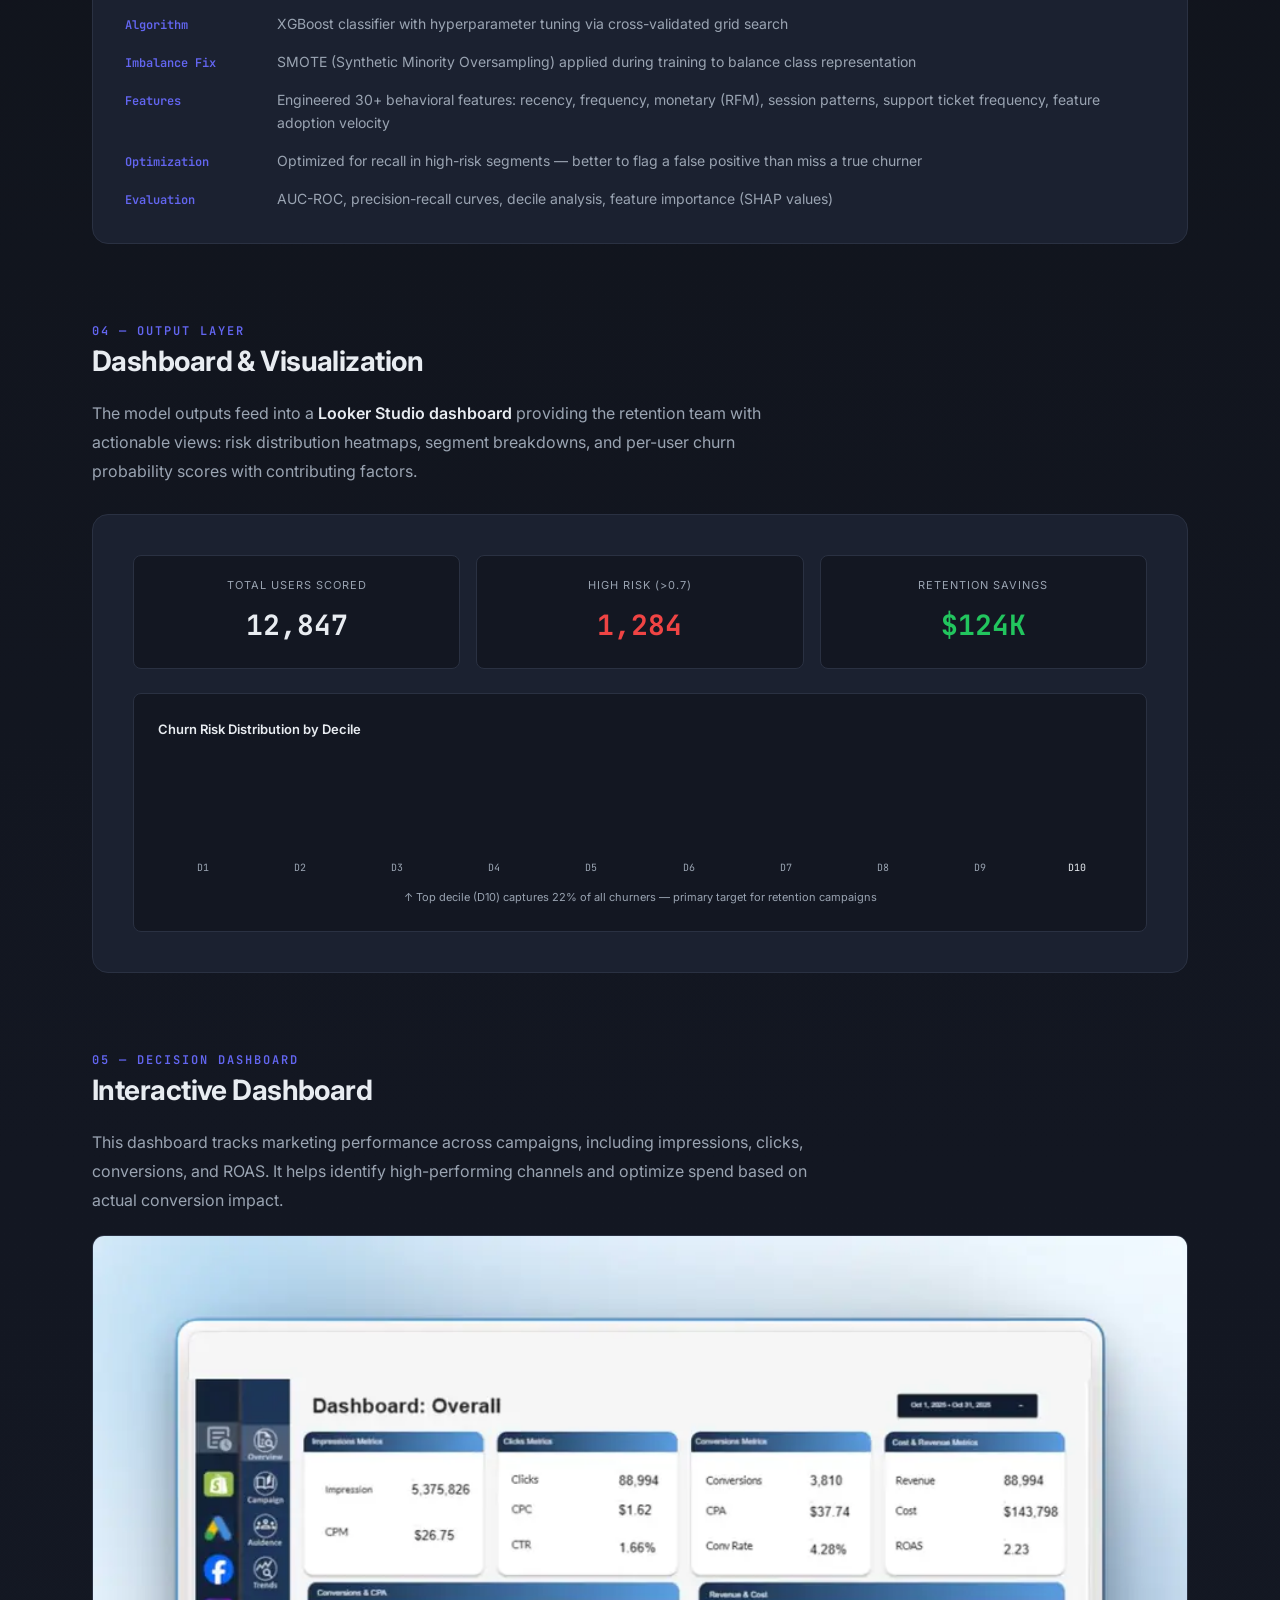
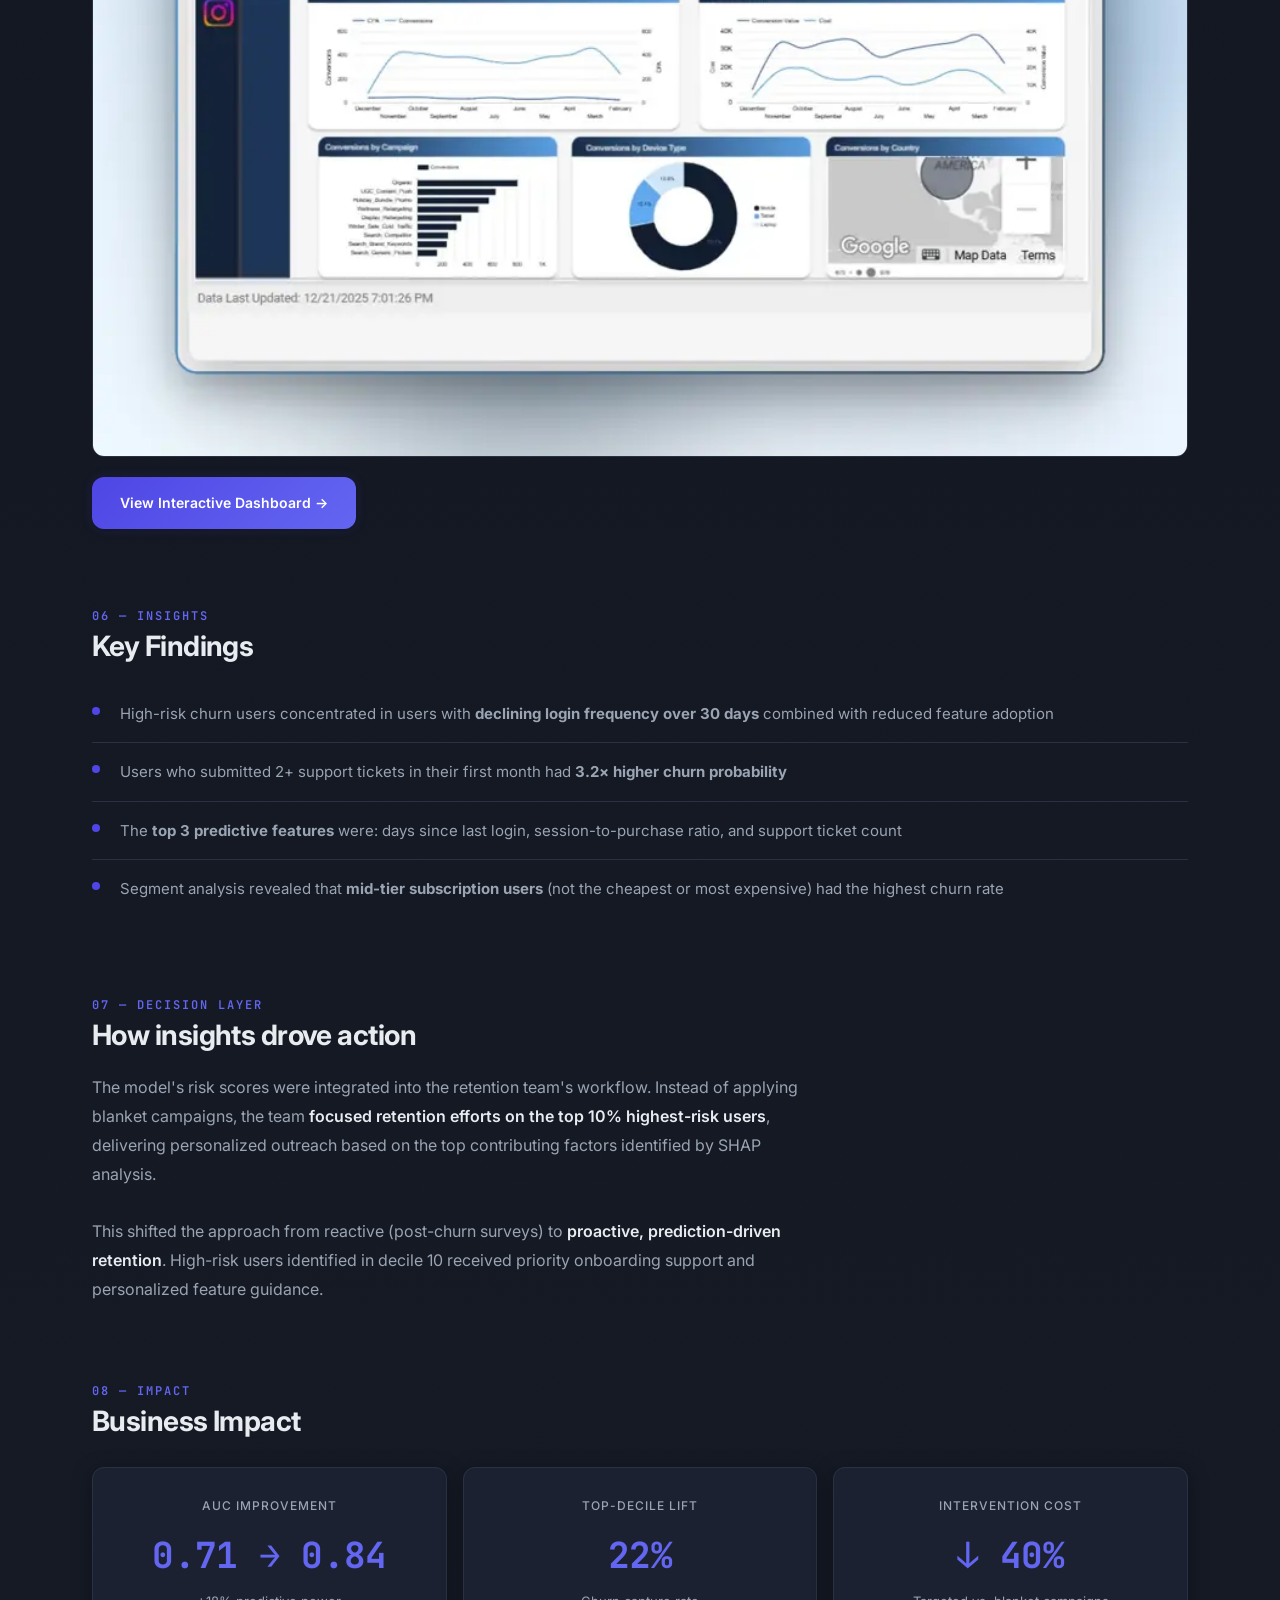
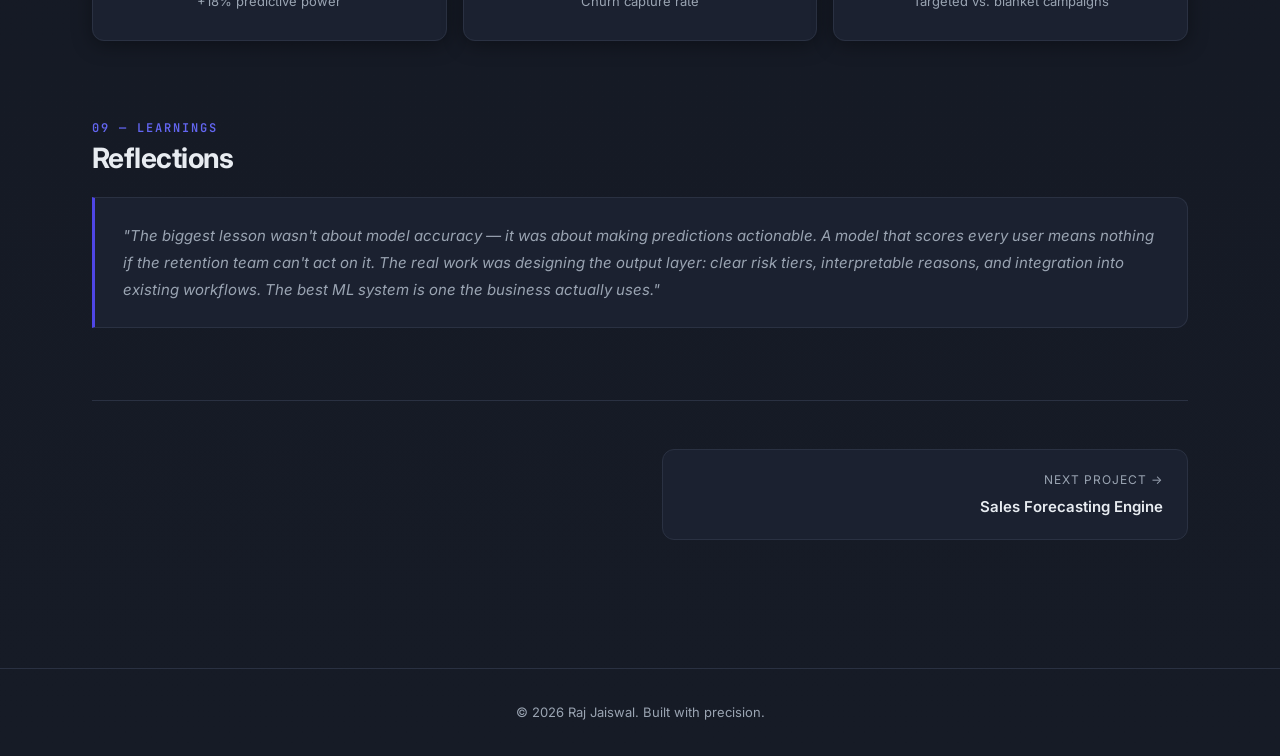
==== commit cb3b9736: "Optimize images: Convert 6 PNGs to WebP, reduce page 65%" ====
--- a/case-churn.html
+++ b/case-churn.html
@@ -210,7 +210,7 @@
           This dashboard tracks marketing performance across campaigns, including impressions, clicks, conversions, and ROAS. It helps identify high-performing channels and optimize spend based on actual conversion impact.
         </p>
         <div class="case-dashboard-preview">
-          <img src="images/analytics_dashboard_thumbnail.png" alt="Marketing Analytics Dashboard Preview" class="dashboard-image" />
+          <img src="images/analytics_dashboard_thumbnail.webp" alt="Marketing Analytics Dashboard Preview" class="dashboard-image" / loading="lazy">
         </div>
         <div style="margin-top: 20px;">
           <a href="https://lookerstudio.google.com/reporting/5020a7eb-d30b-43a5-a88d-07e905ec7d8a" target="_blank" class="btn-primary">
--- a/styles.css
+++ b/styles.css
@@ -449,6 +449,16 @@
   line-height: 1.5;
 }
 
+.hero-credibility {
+  font-size: 15px;
+  color: var(--accent-light);
+  font-weight: 500;
+  line-height: 1.6;
+  margin-bottom: 12px;
+  max-width: 500px;
+  letter-spacing: -0.01em;
+}
+
 .hero-subtext {
   font-size: 16px;
   color: var(--text-tertiary);
@@ -972,6 +982,15 @@
   flex: 1;
 }
 
+.project-impact .impact-metric {
+  display: block;
+  font-family: var(--font-mono);
+  font-size: 12px;
+  color: var(--accent-light);
+  margin-top: 8px;
+  opacity: 0.9;
+}
+
 .project-tags {
   display: flex;
   flex-wrap: wrap;
@@ -1017,6 +1036,14 @@
   transform: translateX(2px);
 }
 
+.project-hook {
+  display: block;
+  font-family: var(--font-mono);
+  font-size: 11px;
+  color: var(--text-tertiary);
+  margin-top: 8px;
+}
+
 /* ============================================
    HOW I THINK SECTION
    ============================================ */
@@ -1190,6 +1217,114 @@
 }
 
 /* ============================================
+   TESTIMONIALS SECTION
+   ============================================ */
+.testimonials {
+  background: var(--bg-secondary);
+  border-top: 1px solid var(--border);
+  border-bottom: 1px solid var(--border);
+}
+
+.testimonials-grid {
+  display: grid;
+  grid-template-columns: repeat(2, 1fr);
+  gap: 24px;
+  margin-top: 48px;
+}
+
+.testimonial-card {
+  background: var(--bg-card);
+  border: 1px solid var(--border);
+  border-radius: var(--radius-md);
+  padding: 28px;
+  transition: all var(--transition-fast);
+  box-shadow: var(--shadow-card);
+  display: flex;
+  flex-direction: column;
+  position: relative;
+}
+
+.testimonial-card:hover {
+  border-color: rgba(79, 70, 229, 0.3);
+  transform: translateY(-3px);
+  box-shadow: var(--shadow-hover);
+}
+
+.testimonial-quote {
+  flex: 1;
+  margin-bottom: 20px;
+  position: relative;
+}
+
+.testimonial-quote .quote-mark {
+  position: absolute;
+  top: -8px;
+  left: -4px;
+  font-size: 48px;
+  font-family: Georgia, serif;
+  color: var(--accent);
+  opacity: 0.3;
+  line-height: 1;
+  pointer-events: none;
+}
+
+.testimonial-quote p {
+  font-size: 14px;
+  color: var(--text-secondary);
+  line-height: 1.7;
+  padding-left: 8px;
+}
+
+.testimonial-quote .highlight-phrase {
+  color: var(--accent-light);
+  font-weight: 600;
+}
+
+.testimonial-author {
+  display: flex;
+  justify-content: space-between;
+  align-items: flex-end;
+  padding-top: 16px;
+  border-top: 1px solid var(--border-subtle);
+  gap: 12px;
+}
+
+.author-info {
+  display: flex;
+  flex-direction: column;
+  gap: 2px;
+}
+
+.author-name {
+  font-size: 14px;
+  font-weight: 600;
+  color: var(--text-primary);
+}
+
+.author-role {
+  font-size: 12px;
+  color: var(--text-secondary);
+}
+
+.author-context {
+  font-family: var(--font-mono);
+  font-size: 11px;
+  color: var(--text-tertiary);
+}
+
+.verified-badge {
+  font-family: var(--font-mono);
+  font-size: 10px;
+  font-weight: 600;
+  padding: 4px 8px;
+  border-radius: 100px;
+  background: rgba(34, 197, 94, 0.1);
+  color: var(--success);
+  white-space: nowrap;
+  flex-shrink: 0;
+}
+
+/* ============================================
    CONTACT SECTION
    ============================================ */
 .contact {
@@ -1220,6 +1355,11 @@
 
 .cta-card .section-title {
   font-size: 28px;
+}
+
+.cta-highlight {
+  color: var(--accent-light);
+  font-weight: 700;
 }
 
 .cta-card .section-subtitle {
@@ -1687,6 +1827,10 @@
     grid-template-columns: repeat(2, 1fr);
   }
 
+  .testimonials-grid {
+    grid-template-columns: repeat(2, 1fr);
+  }
+
   .hero-name {
     font-size: 44px;
   }
@@ -1697,14 +1841,51 @@
 }
 
 @media (max-width: 768px) {
+  /* ============================================
+     MOBILE DESIGN SYSTEM
+     Unified layout, spacing, and behavior
+     ============================================ */
+
+  /* --- CONTAINER & SPACING SYSTEM --- */
   .container {
     padding: 0 20px;
   }
 
   .section {
-    padding: 80px 0;
-  }
-
+    padding: 60px 0;
+  }
+
+  /* Consistent spacing between section header and content */
+  .fade-in + .experience-grid,
+  .fade-in + .projects-grid,
+  .fade-in + .principles-grid,
+  .fade-in + .skills-grid,
+  .fade-in + .testimonials-grid,
+  .fade-in + .analytics-grid,
+  .fade-in + .kpi-grid {
+    margin-top: 32px;
+  }
+
+  /* --- TYPOGRAPHY SYSTEM --- */
+  .section-title {
+    font-size: 26px;
+    line-height: 1.2;
+    margin-bottom: 14px;
+  }
+
+  .section-subtitle {
+    font-size: 14px;
+    line-height: 1.7;
+    max-width: 100%;
+  }
+
+  .section-label {
+    font-size: 11px;
+    letter-spacing: 1.5px;
+    margin-bottom: 12px;
+  }
+
+  /* --- NAVIGATION --- */
   .nav-links {
     display: none;
     position: fixed;
@@ -1727,7 +1908,9 @@
     display: flex;
   }
 
-  /* --- Hero Layout Stacking --- */
+  /* ============================================
+     HERO SECTION - MOBILE OPTIMIZED
+     ============================================ */
   .hero {
     min-height: auto;
     padding-top: 100px;
@@ -1742,162 +1925,446 @@
     max-width: 100%;
   }
 
-  /* --- Hero Text Scaling --- */
+  /* Hero Typography */
+  .hero-badge {
+    font-size: 11px;
+    padding: 5px 12px;
+    margin-bottom: 22px;
+  }
+
   .hero-name {
     font-size: 36px;
     line-height: 1.2;
+    margin-bottom: 14px;
   }
 
   .hero-headline {
     font-size: 18px;
     line-height: 1.5;
+    margin-bottom: 14px;
+  }
+
+  .hero-credibility {
+    font-size: 13px;
+    line-height: 1.6;
+    margin-bottom: 12px;
+    max-width: 100%;
   }
 
   .hero-subtext {
     font-size: 14px;
     line-height: 1.6;
-  }
-
-  .section-title {
-    font-size: 32px;
-  }
-
-  .philosophy-highlight-text {
-    font-size: 18px;
-  }
-
-  /* --- Hero Visual Alignment --- */
-  .hero-visual {
-    width: 100%;
-  }
-
-  /* --- CTA Button Fix --- */
+    margin-bottom: 32px;
+    max-width: 100%;
+  }
+
+  /* Hero CTAs */
   .hero-ctas {
     flex-direction: column;
     width: 100%;
+    gap: 12px;
   }
 
   .hero-ctas .btn-primary,
   .hero-ctas .btn-secondary {
     width: 100%;
     justify-content: center;
-  }
-
-  /* --- KPI Grid: 2-column on mobile --- */
-  .kpi-grid {
-    grid-template-columns: 1fr 1fr;
-    gap: 12px;
-  }
-
-  .kpi-card {
-    padding: 18px;
-  }
-
-  .kpi-value {
-    font-size: 24px;
-  }
-
-  /* --- Horizontal Carousels (non-KPI sections) --- */
+    padding: 14px 24px;
+    font-size: 14px;
+  }
+
+  .hero-visual {
+    width: 100%;
+  }
+
+  /* ============================================
+     UNIFIED CARD SYSTEM - HORIZONTAL SCROLL
+     All card sections follow the same pattern
+     ============================================ */
+
+  /* Base horizontal scroll container */
   .experience-grid,
   .projects-grid,
   .principles-grid,
   .skills-grid,
-  .impact-grid {
+  .testimonials-grid {
     display: flex;
     flex-direction: row;
     flex-wrap: nowrap;
     overflow-x: auto;
     scroll-snap-type: x mandatory;
-    scroll-padding-left: 20px;
-    scroll-padding-right: 20px;
     gap: 16px;
-    padding-bottom: 24px;
+    padding-bottom: 12px;
     margin-left: -20px;
     margin-right: -20px;
     padding-left: 20px;
     padding-right: 20px;
     -webkit-overflow-scrolling: touch;
     scrollbar-width: none;
-    grid-template-columns: none;
-  }
-
+    grid-template-columns: none !important;
+  }
+
+  /* Analytics grid - vertical stack (only 2 cards) */
+  .analytics-grid {
+    display: flex;
+    flex-direction: column;
+    gap: 16px;
+    grid-template-columns: none !important;
+  }
+
+  /* Hide scrollbar */
   .experience-grid::-webkit-scrollbar,
   .projects-grid::-webkit-scrollbar,
   .principles-grid::-webkit-scrollbar,
   .skills-grid::-webkit-scrollbar,
-  .impact-grid::-webkit-scrollbar {
+  .testimonials-grid::-webkit-scrollbar {
     display: none;
   }
 
+  /* Unified card sizing - shows peek of next card */
   .exp-card,
   .project-card,
   .principle-card,
   .skill-category,
-  .impact-card {
-    min-width: 85%;
-    max-width: 85%;
+  .testimonial-card {
+    min-width: 82%;
+    max-width: 82%;
     flex: 0 0 auto;
     scroll-snap-align: start;
-    transition: transform 0.4s cubic-bezier(0.34, 1.56, 0.64, 1), box-shadow 0.3s ease;
-  }
-
-  .exp-card.mobile-hover,
-  .project-card.mobile-hover,
-  .principle-card.mobile-hover,
-  .skill-category.mobile-hover,
-  .impact-card.mobile-hover {
-    box-shadow: 0 4px 16px rgba(0,0,0,0.2), var(--shadow-glow) !important;
-    background: var(--bg-card-hover);
-    border-color: rgba(79, 70, 229, 0.4);
-  }
-
+    transition: transform 0.3s ease, box-shadow 0.3s ease;
+  }
+
+  /* Analytics cards - full width stacked */
+  .analytics-card {
+    width: 100%;
+    max-width: 100%;
+    min-width: auto;
+  }
+
+  /* ============================================
+     UNIFIED CARD STYLING
+     All cards have consistent padding and spacing
+     ============================================ */
+
+  /* Standard cards */
+  .exp-card,
+  .principle-card,
+  .skill-category,
+  .testimonial-card {
+    padding: 24px;
+  }
+
+  /* Project cards - separate body padding */
+  .project-body {
+    padding: 24px;
+  }
+
+  .project-preview {
+    height: 190px;
+  }
+
+  /* Analytics cards */
+  .analytics-card-body {
+    padding: 18px 20px;
+  }
+
+  /* ============================================
+     CARD CONTENT - REDUCED DENSITY
+     ============================================ */
+
+  /* Experience cards */
+  .exp-icon {
+    width: 40px;
+    height: 40px;
+    font-size: 18px;
+  }
+
+  .exp-role {
+    font-size: 15px;
+    line-height: 1.3;
+  }
+
+  .exp-org {
+    font-size: 12px;
+    margin-top: 3px;
+  }
+
+  .exp-list {
+    gap: 8px;
+  }
+
+  .exp-list li {
+    font-size: 13px;
+    line-height: 1.6;
+  }
+
+  /* Project cards */
+  .project-title {
+    font-size: 17px;
+    line-height: 1.3;
+    margin-bottom: 12px;
+  }
+
+  .project-impact {
+    font-size: 13px;
+    line-height: 1.65;
+    margin-bottom: 16px;
+  }
+
+  .project-impact .impact-metric {
+    font-size: 11px;
+    margin-top: 8px;
+  }
+
+  .project-tags {
+    gap: 6px;
+    margin-bottom: 16px;
+  }
+
+  .project-tag {
+    font-size: 10px;
+    padding: 3px 8px;
+  }
+
+  .project-link {
+    font-size: 13px;
+  }
+
+  .project-hook {
+    font-size: 10px;
+    margin-top: 6px;
+  }
+
+  /* Principle cards */
+  .principle-icon {
+    width: 40px;
+    height: 40px;
+    font-size: 16px;
+    margin-bottom: 14px;
+  }
+
+  .principle-text {
+    font-size: 13px;
+    line-height: 1.5;
+  }
+
+  .principle-subtext {
+    font-size: 12px;
+    margin-top: 6px;
+    line-height: 1.5;
+  }
+
+  /* Skills cards */
+  .skill-category-title {
+    font-size: 14px;
+    margin-bottom: 14px;
+  }
+
+  .skill-category-title .icon {
+    width: 30px;
+    height: 30px;
+    font-size: 13px;
+  }
+
+  .skill-list {
+    gap: 8px;
+  }
+
+  .skill-list li {
+    font-size: 12px;
+    line-height: 1.5;
+  }
+
+  /* Testimonial cards */
+  .testimonial-quote p {
+    font-size: 13px;
+    line-height: 1.7;
+    padding-left: 6px;
+  }
+
+  .testimonial-quote .quote-mark {
+    font-size: 36px;
+    top: -6px;
+    left: -2px;
+  }
+
+  .testimonial-author {
+    padding-top: 14px;
+    gap: 10px;
+  }
+
+  .author-name {
+    font-size: 13px;
+  }
+
+  .author-role {
+    font-size: 11px;
+  }
+
+  .author-context {
+    font-size: 10px;
+  }
+
+  .verified-badge {
+    font-size: 9px;
+    padding: 3px 7px;
+  }
+
+  /* Analytics cards */
+  .analytics-card-title {
+    font-size: 15px;
+    margin-bottom: 6px;
+  }
+
+  .analytics-card-desc {
+    font-size: 12px;
+    line-height: 1.65;
+  }
+
+  .analytics-card-cta {
+    font-size: 12px;
+    margin-top: 10px;
+  }
+
+  /* ============================================
+     KPI GRID - 2 COLUMN LAYOUT
+     ============================================ */
+  .kpi-grid {
+    grid-template-columns: 1fr 1fr;
+    gap: 12px;
+  }
+
+  .kpi-card {
+    padding: 18px;
+  }
+
+  .kpi-value {
+    font-size: 24px;
+  }
+
+  /* ============================================
+     PHILOSOPHY SECTION
+     ============================================ */
+  .philosophy-header {
+    margin-bottom: 36px;
+  }
+
+  .philosophy-statement {
+    margin-bottom: 36px;
+  }
+
+  .philosophy-highlight-text {
+    font-size: 16px;
+    line-height: 1.5;
+  }
+
+  /* ============================================
+     CONTACT SECTION
+     ============================================ */
+  .cta-card {
+    padding: 40px 24px;
+  }
+
+  .cta-card .section-title {
+    font-size: 22px;
+    line-height: 1.3;
+  }
+
+  .cta-card .section-subtitle {
+    font-size: 14px;
+    margin-bottom: 24px;
+  }
+
+  .contact-links {
+    flex-direction: column;
+    align-items: stretch;
+    gap: 12px;
+  }
+
+  .contact-links > a {
+    width: 100%;
+    justify-content: center;
+    padding: 14px 24px;
+  }
+
+  /* ============================================
+     CASE STUDY PAGES
+     ============================================ */
+  .case-title {
+    font-size: 26px;
+  }
+
+  .case-nav {
+    flex-direction: column;
+  }
+
+  .case-nav-link {
+    max-width: 100%;
+  }
+
+  /* ============================================
+     INTERACTION STATES - MOBILE
+     ============================================ */
   .exp-card:active,
   .project-card:active,
   .principle-card:active,
   .skill-category:active,
-  .impact-card:active {
-    transform: scale(0.96) translateY(2px);
-    box-shadow: 0 2px 10px rgba(0,0,0,0.15) !important;
-  }
-
-  .contact-links {
-    flex-direction: column;
-    align-items: stretch;
-  }
-
-  .contact-links>a {
-    width: 100%;
-    justify-content: center;
-  }
-
-  .case-title {
+  .testimonial-card:active,
+  .analytics-card:active {
+    transform: scale(0.98);
+    box-shadow: 0 2px 8px rgba(0,0,0,0.15) !important;
+  }
+}
+
+@media (max-width: 480px) {
+  /* ============================================
+     SMALL MOBILE - TIGHTER SPACING
+     ============================================ */
+
+  /* Tighter spacing for small screens */
+  .container {
+    padding: 0 20px;
+  }
+
+  .section {
+    padding: 50px 0;
+  }
+
+  /* Hero section */
+  .hero {
+    padding-top: 100px;
+    padding-bottom: 50px;
+  }
+
+  .hero-name {
     font-size: 28px;
   }
 
-  .case-nav {
-    flex-direction: column;
-  }
-
-  .case-nav-link {
-    max-width: 100%;
-  }
-}
-
-@media (max-width: 480px) {
+  .hero-headline {
+    font-size: 16px;
+  }
+
+  .hero-credibility {
+    font-size: 12px;
+  }
+
+  .hero-subtext {
+    font-size: 12px;
+  }
+
+  .hero-badge {
+    font-size: 10px;
+    padding: 4px 10px;
+  }
+
+  /* KPI Grid - Single Column */
   .kpi-grid {
     grid-template-columns: 1fr;
   }
 
-  .hero {
-    padding-top: 100px;
-  }
-
-  .container {
-    padding: 0 20px;
-  }
-
-  .hero-name {
-    font-size: 30px;
+  /* Contact card */
+  .cta-card {
+    padding: 36px 20px;
   }
 }
 
